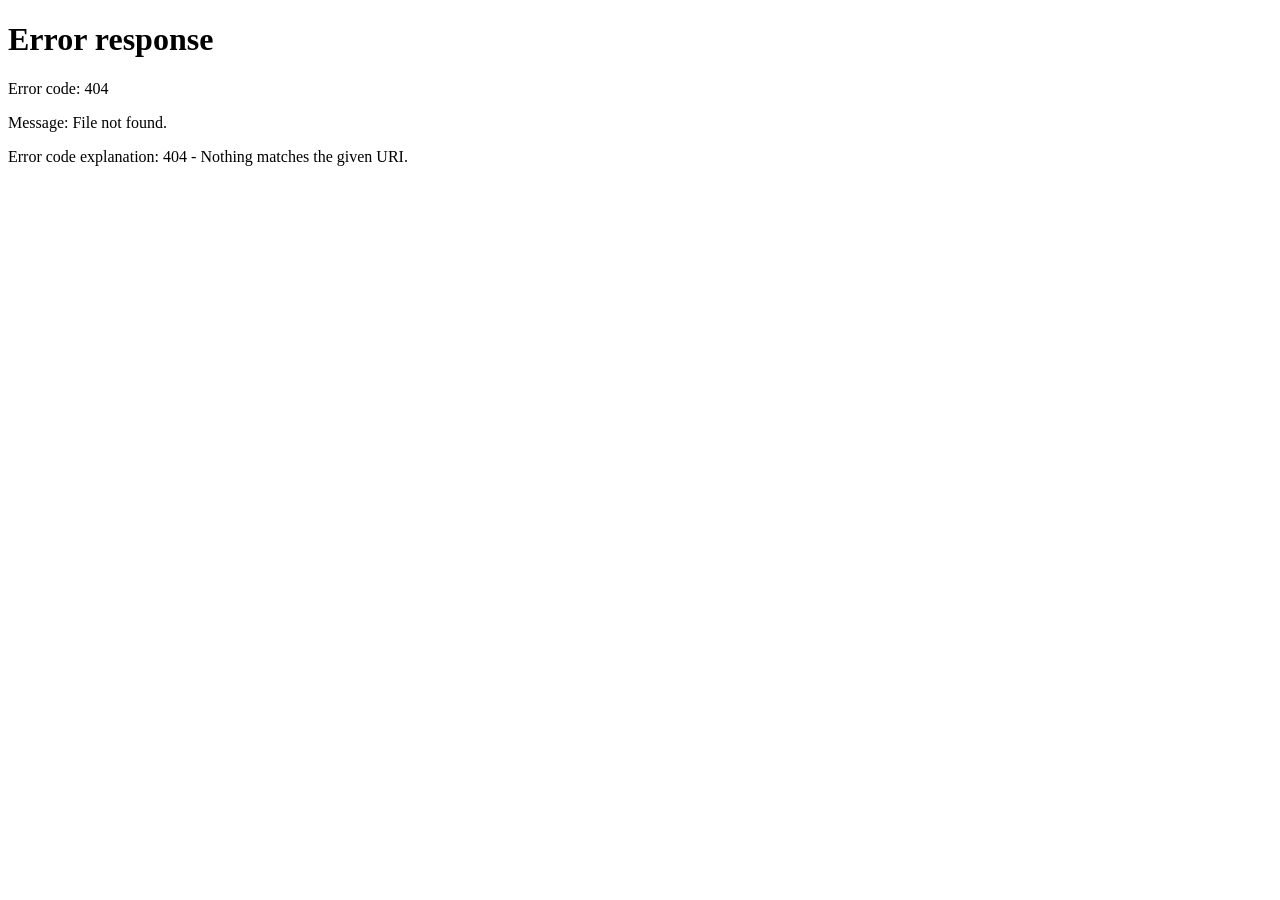
==== history-of-you/index.html @ aedbcc5e "Add The History of You page" ====
<!DOCTYPE html>
<html lang="en"><head><meta charset="utf-8"/><meta http-equiv="refresh" content="0; url=./The_History_of_You.html"/><title>The History of You</title></head><body><p><a href="./The_History_of_You.html">The History of You</a></p></body></html>
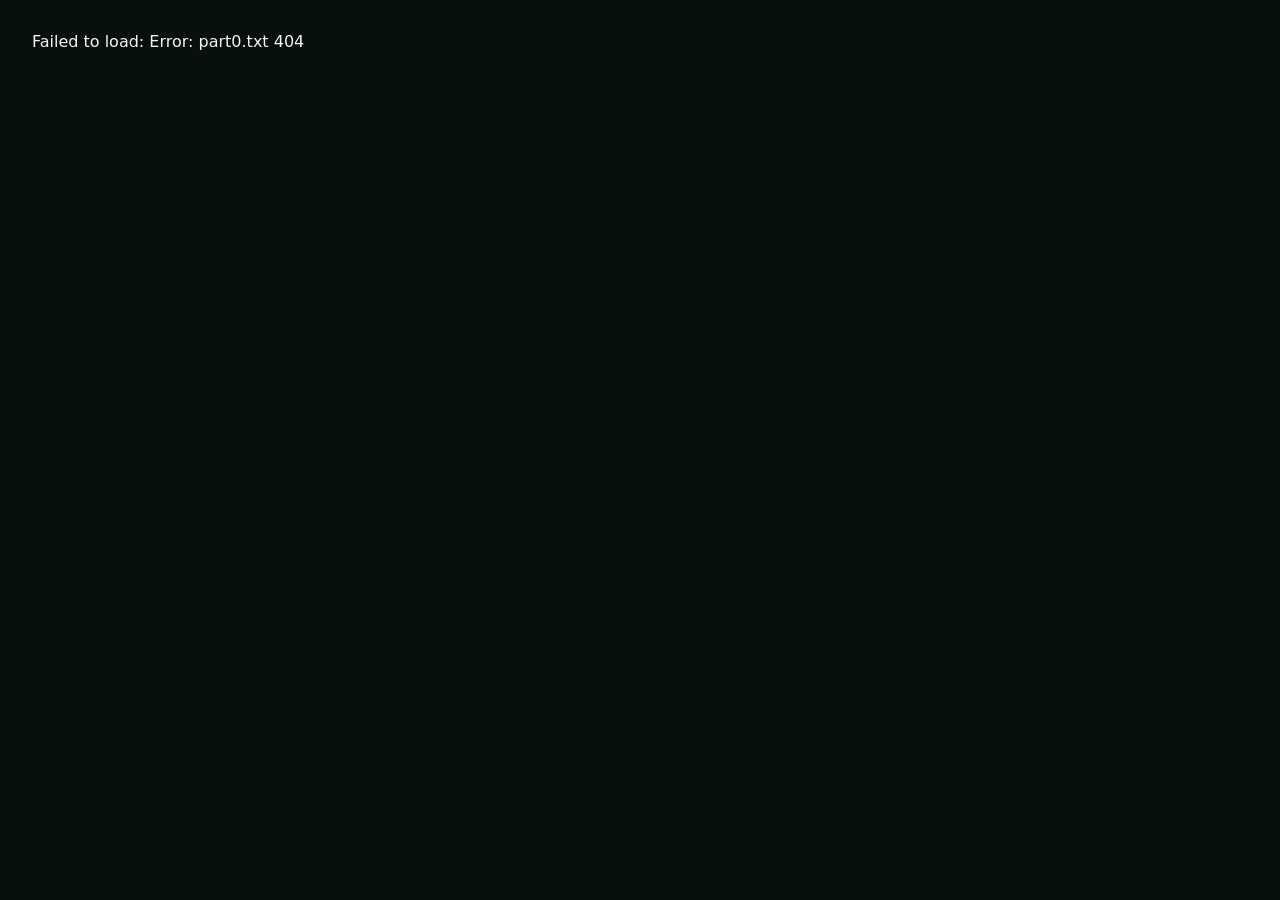
==== commit 1fa496e1: "Load History of You from page parts" ====
--- a/history-of-you/index.html
+++ b/history-of-you/index.html
@@ -1,2 +1,27 @@
 <!DOCTYPE html>
-<html lang="en"><head><meta charset="utf-8"/><meta http-equiv="refresh" content="0; url=./The_History_of_You.html"/><title>The History of You</title></head><body><p><a href="./The_History_of_You.html">The History of You</a></p></body></html>+<html lang="en">
+<head>
+<meta charset="utf-8">
+<meta name="viewport" content="width=device-width, initial-scale=1">
+<title>The History of You.</title>
+</head>
+<body style="margin:0;background:#07100f;color:#eef7f3;font-family:Inter,system-ui,sans-serif;padding:2rem">
+<p>Loading The History of You…</p>
+<script>
+(async function(){
+  const names = ["part0.txt","part1.txt","part2.txt","part3.txt"];
+  const parts = [];
+  for (const f of names) {
+    const r = await fetch(f);
+    if (!r.ok) throw new Error(f + " " + r.status);
+    parts.push(await r.text());
+  }
+  document.open();
+  document.write(parts.join(""));
+  document.close();
+})().catch(function(e){
+  document.body.textContent = "Failed to load: " + e;
+});
+</script>
+</body>
+</html>
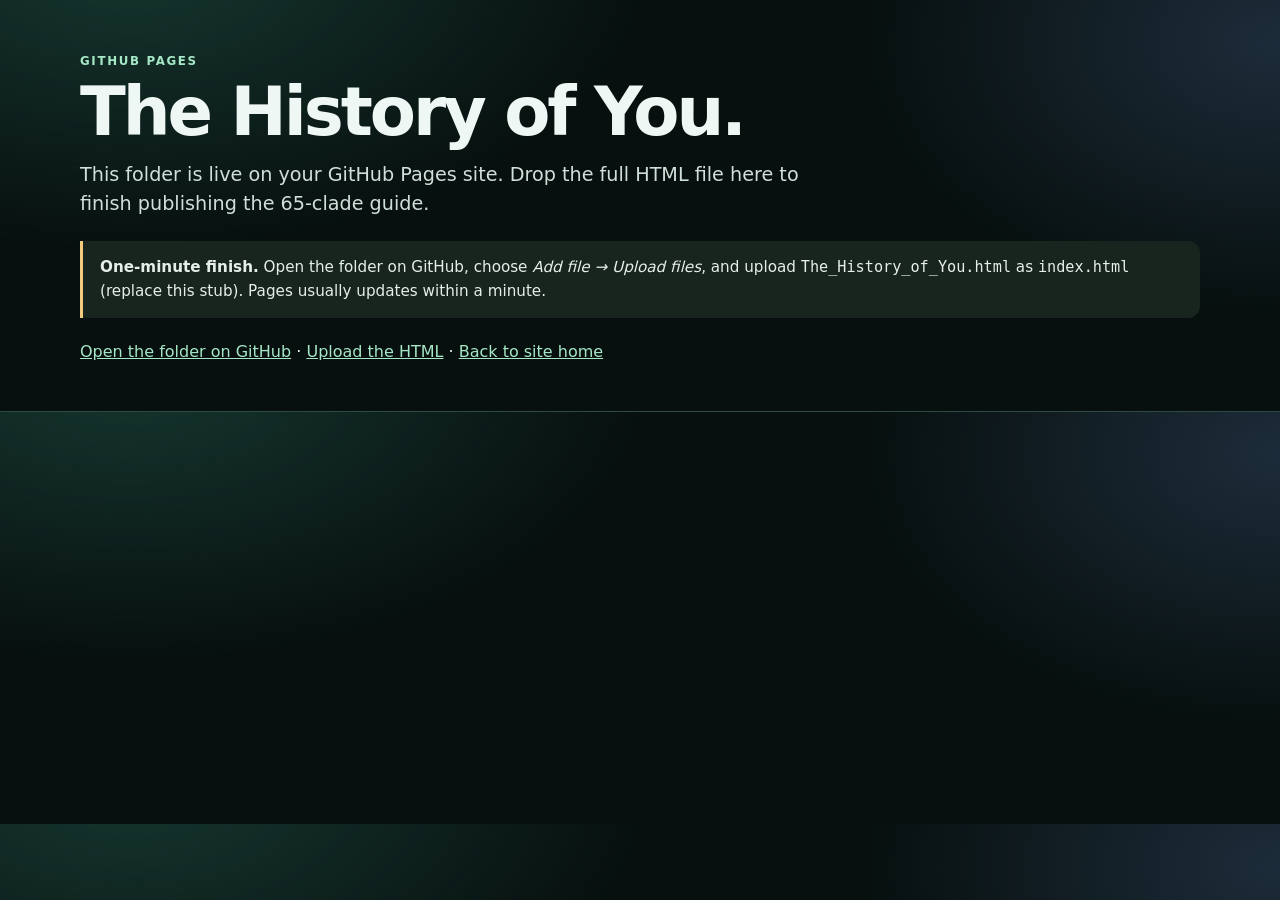
==== commit 7b0694c3: "Add History of You landing page pending full HTML upload" ====
--- a/history-of-you/index.html
+++ b/history-of-you/index.html
@@ -4,24 +4,17 @@
 <meta charset="utf-8">
 <meta name="viewport" content="width=device-width, initial-scale=1">
 <title>The History of You.</title>
+<link rel="stylesheet" href="style.css">
 </head>
-<body style="margin:0;background:#07100f;color:#eef7f3;font-family:Inter,system-ui,sans-serif;padding:2rem">
-<p>Loading The History of You…</p>
-<script>
-(async function(){
-  const names = ["part0.txt","part1.txt","part2.txt","part3.txt"];
-  const parts = [];
-  for (const f of names) {
-    const r = await fetch(f);
-    if (!r.ok) throw new Error(f + " " + r.status);
-    parts.push(await r.text());
-  }
-  document.open();
-  document.write(parts.join(""));
-  document.close();
-})().catch(function(e){
-  document.body.textContent = "Failed to load: " + e;
-});
-</script>
+<body>
+<header class="hero">
+<div class="wrap">
+<div class="eyebrow">GitHub Pages</div>
+<h1>The History of You.</h1>
+<p class="dek">This folder is live on your GitHub Pages site. Drop the full HTML file here to finish publishing the 65-clade guide.</p>
+<div class="note"><strong>One-minute finish.</strong> Open the folder on GitHub, choose <em>Add file → Upload files</em>, and upload <code>The_History_of_You.html</code> as <code>index.html</code> (replace this stub). Pages usually updates within a minute.</div>
+<p style="margin-top:22px"><a href="https://github.com/HiroSakuraba/HiroSakuraba.github.io/tree/main/history-of-you">Open the folder on GitHub</a> · <a href="https://github.com/HiroSakuraba/HiroSakuraba.github.io/upload/main/history-of-you">Upload the HTML</a> · <a href="https://hirosakuraba.github.io/">Back to site home</a></p>
+</div>
+</header>
 </body>
 </html>
--- a/history-of-you/style.css
+++ b/history-of-you/style.css
@@ -0,0 +1,164 @@
+:root{
+    --bg:#07100f; --panel:#10201d; --text:#eef7f3; --muted:#a9bcb5;
+    --line:#2d4b43; --accent:#a5e7c6; --accent2:#f2cb7e; --warn:#f0a985;
+    --radius:18px; --max:1120px;
+  }
+  *{box-sizing:border-box}
+  html{scroll-behavior:smooth}
+  body{
+    margin:0;
+    font-family:Inter,ui-sans-serif,system-ui,-apple-system,BlinkMacSystemFont,"Segoe UI",sans-serif;
+    background:
+      radial-gradient(900px 500px at 10% -10%, #16362f 0%, transparent 58%),
+      radial-gradient(800px 520px at 100% 10%, #1d2c3a 0%, transparent 52%),
+      var(--bg);
+    color:var(--text); line-height:1.55;
+  }
+  a{color:var(--accent)}
+  a:hover{color:#d8fbe9}
+  img{max-width:100%;display:block}
+  .wrap{width:min(var(--max),calc(100% - 32px));margin:auto}
+
+  header.hero{padding:52px 0 30px;border-bottom:1px solid var(--line)}
+  .eyebrow{color:var(--accent);text-transform:uppercase;letter-spacing:.14em;
+    font-size:.74rem;font-weight:800;margin-bottom:10px}
+  h1{font-size:clamp(2rem,5.4vw,4.2rem);line-height:.98;margin:.05em 0 .2em;letter-spacing:-.045em}
+  .dek{font-size:clamp(1rem,1.7vw,1.2rem);max-width:760px;color:#d0dfda;margin:0}
+  .note{margin:22px 0 0;padding:15px 17px;border-left:3px solid var(--accent2);
+    background:#18251e;border-radius:0 12px 12px 0;color:#e6eee9;font-size:.95rem}
+  .note.warn{border-left-color:var(--warn);background:#241c17}
+
+  nav.zoom{position:sticky;top:0;z-index:20;background:rgba(7,16,15,.9);
+    backdrop-filter:blur(12px);border-bottom:1px solid var(--line)}
+  nav.zoom .wrap{display:flex;gap:8px;overflow:auto;padding:9px 0;scrollbar-width:none}
+  nav.zoom .wrap::-webkit-scrollbar{display:none}
+  nav.zoom a{white-space:nowrap;text-decoration:none;color:#dbe9e4;border:1px solid #29413b;
+    border-radius:999px;padding:6px 11px;font-size:.8rem}
+  nav.zoom a:hover{background:#173029}
+
+  main{padding:34px 0 80px}
+  section{margin:0 0 56px}
+  h2{font-size:clamp(1.5rem,2.8vw,2.2rem);line-height:1.08;letter-spacing:-.02em;margin:0 0 10px}
+  h3{margin:0 0 8px}
+  .lede{color:#d6e3de;max-width:74ch;margin:0 0 16px}
+  .legend{font-size:.83rem;color:var(--muted)}
+
+  .toolbar{display:flex;flex-wrap:wrap;gap:9px;align-items:center;margin:14px 0 14px}
+  input[type=search]{flex:1;min-width:210px;padding:11px 13px;border-radius:11px;
+    border:1px solid var(--line);background:#0b1715;color:var(--text);font:inherit}
+  button{background:#183128;color:#eaf6f1;border:1px solid #35594d;border-radius:11px;
+    padding:10px 12px;font:inherit;font-weight:700;cursor:pointer}
+  button:hover{background:#21443a}
+  button[aria-pressed="true"]{background:#2c5a4b;border-color:#4e8570}
+  .count{font-size:.82rem;color:var(--muted)}
+
+  ol.chain{list-style:none;padding:0;margin:0;border:1px solid var(--line);
+    border-radius:var(--radius);overflow:hidden}
+  ol.chain li.band{background:#0a1614;padding:9px 14px;border-bottom:1px solid #1d332e;
+    border-top:1px solid #1d332e}
+  .band-label{font-size:.7rem;text-transform:uppercase;letter-spacing:.14em;font-weight:800;color:var(--band)}
+  ol.chain li.row{display:grid;grid-template-columns:44px 24px 1fr;align-items:start;
+    border-bottom:1px solid #1a2f2a;background:#0b1715;padding:9px 12px 9px 0;
+    border-left:3px solid var(--band)}
+  ol.chain li.row:last-child{border-bottom:0}
+  ol.chain li.row:nth-of-type(even){background:#0d1b18}
+  .idx{color:#7f968e;text-align:right;padding-right:9px;font-size:.72rem;
+    font-variant-numeric:tabular-nums;padding-top:.28em}
+  .sym{color:var(--band);font-weight:900;padding-top:.05em}
+  .nm{font-weight:700;font-size:1.02rem}
+  .nm a{text-decoration:none;border-bottom:1px solid rgba(165,231,198,.35)}
+  .age{display:block;font-size:.76rem;color:var(--accent2);
+    font-variant-numeric:tabular-nums;margin-top:1px}
+  .gl{display:block;font-size:.9rem;color:#c3d4ce;margin-top:3px;max-width:82ch}
+  .tag{display:inline-block;font-size:.64rem;text-transform:uppercase;letter-spacing:.09em;
+    font-weight:800;padding:2px 7px;border-radius:999px;margin-left:8px;
+    background:#22332c;color:#bfe6d3;border:1px solid #35594d;vertical-align:2px}
+  .tag.warn{background:#33241c;color:#f4c5a6;border-color:#6b4a37}
+  li.row.endpoint .nm{color:var(--accent)}
+  li.row.hit{background:#1f382e;box-shadow:inset 3px 0 0 var(--accent)}
+  li.hide{display:none}
+  body.compact .gl{display:none}
+  body.compact ol.chain li.row{padding-top:5px;padding-bottom:5px}
+
+  .cards{display:grid;grid-template-columns:repeat(auto-fit,minmax(280px,1fr));gap:18px}
+  .card{background:linear-gradient(180deg,var(--panel),#0c1816);border:1px solid var(--line);
+    border-radius:var(--radius);padding:20px}
+  .card h3{color:var(--accent)}
+  .card p:last-child{margin-bottom:0}
+
+  .chapter{display:grid;grid-template-columns:minmax(0,1.1fr) minmax(280px,.8fr);
+    gap:24px;align-items:start;margin:0 0 40px}
+  .chapter.reverse .visual{order:-1}
+  .chapter h3{font-size:1.35rem;letter-spacing:-.015em}
+  .chapter .num{display:inline-flex;width:28px;height:28px;border-radius:50%;
+    align-items:center;justify-content:center;background:#1d3d34;color:var(--accent);
+    font-weight:800;margin-right:8px;font-size:.85rem}
+  figure.visual{margin:0;overflow:hidden;border:1px solid var(--line);border-radius:16px;background:#111d1a}
+  figure.visual img{width:100%;max-height:360px;object-fit:contain;background:#fff}
+  figure.visual figcaption{padding:11px 13px;font-size:.76rem;color:#becdc8}
+
+  .graft{display:grid;grid-template-columns:1fr auto 1fr;gap:14px;align-items:center;margin:18px 0}
+  .node{background:#101d1a;border:1px solid var(--line);border-radius:14px;padding:16px;text-align:center}
+  .arrow{font-size:1.8rem;color:var(--accent2);text-align:center}
+
+  table.forks{width:100%;border-collapse:collapse;margin-top:12px;font-size:.92rem}
+  table.forks th,table.forks td{text-align:left;padding:9px 10px;border-bottom:1px solid #22403a;vertical-align:top}
+  table.forks th{color:var(--accent2);font-size:.75rem;text-transform:uppercase;letter-spacing:.08em}
+
+  footer{border-top:1px solid var(--line);padding:32px 0 60px;color:#9fb2ab;font-size:.84rem}
+  footer h3{color:#cfe0da}
+  footer ul{padding-left:18px;margin:8px 0 18px}
+  footer li{margin-bottom:6px}
+  .srcs{columns:2 300px;column-gap:30px}
+  .srcs li{break-inside:avoid}
+
+  @media(max-width:820px){
+    .chapter,.chapter.reverse{grid-template-columns:1fr}
+    .chapter.reverse .visual{order:initial}
+    .graft{grid-template-columns:1fr}
+    .arrow{transform:rotate(90deg)}
+    ol.chain li.row{grid-template-columns:34px 20px 1fr}
+  }
+  @media print{
+    body{background:#fff;color:#111}
+    nav.zoom,.toolbar{display:none}
+    .card,.node,ol.chain li.row,ol.chain li.band,figure.visual{background:#fff;color:#111;border-color:#bbb}
+    a{color:#111;text-decoration:underline}
+    .gl{color:#333}
+    ol.chain li.row{break-inside:avoid}
+  }
+
+  .phys{display:block;font-size:.88rem;color:#b9d6cc;margin-top:6px;padding-left:11px;
+    border-left:2px solid color-mix(in srgb,var(--band) 55%,transparent);max-width:88ch}
+  .phys strong{color:#e8f5ef}
+  body.compact .phys{display:none}
+  .date-legend{display:grid;grid-template-columns:repeat(3,1fr);gap:12px;margin:16px 0 4px}
+  .date-legend>div{background:#0b1715;border:1px solid var(--line);border-radius:13px;padding:14px}
+  .date-legend strong{display:block;color:var(--accent2);margin-bottom:4px}
+  .timeline{border-left:3px solid #31564b;margin:20px 0 0 14px;padding-left:22px}
+  .trow{position:relative;margin:0 0 18px;padding:0 0 2px}
+  .trow:before{content:"";position:absolute;left:-30px;top:.35em;width:12px;height:12px;border-radius:50%;
+    background:var(--accent);border:3px solid var(--bg)}
+  .when{font-size:.73rem;text-transform:uppercase;letter-spacing:.09em;font-weight:800;color:var(--accent2)}
+  .trow h3{font-size:1.08rem;margin:1px 0 3px;color:#eef7f3}
+  .trow p{margin:0;color:#c7d7d1}
+  .systems{display:grid;grid-template-columns:repeat(auto-fit,minmax(300px,1fr));gap:16px}
+  .system{background:linear-gradient(180deg,#11221e,#0a1614);border:1px solid var(--line);border-radius:16px;padding:18px}
+  .system h3{color:var(--accent);font-size:1.05rem}
+  .system ol{padding-left:18px;margin:8px 0 0}
+  .system li{margin:6px 0;color:#cbd9d4}
+  .system time{color:var(--accent2);font-size:.78rem;font-weight:800}
+  .evidence{display:inline-block;margin-left:5px;padding:1px 6px;border:1px solid #405b52;border-radius:999px;
+    font-size:.61rem;text-transform:uppercase;letter-spacing:.06em;color:#a9c9bd;vertical-align:1px}
+  .evidence.inferred{border-color:#6b543a;color:#e2c08d}
+  .evidence.contested{border-color:#70463e;color:#eab0a0}
+  .human-grid{display:grid;grid-template-columns:minmax(0,1.1fr) minmax(300px,.9fr);gap:20px;align-items:start}
+  .compare{width:100%;border-collapse:collapse;font-size:.9rem;margin-top:15px}
+  .compare th,.compare td{padding:9px 10px;border-bottom:1px solid #234039;text-align:left;vertical-align:top}
+  .compare th{font-size:.69rem;text-transform:uppercase;letter-spacing:.08em;color:var(--accent2)}
+  .callout{background:#101d1a;border:1px solid #315247;border-radius:15px;padding:17px;margin-top:16px}
+  .callout h3{margin:0 0 6px;color:var(--accent)}
+  .mosaic{display:grid;grid-template-columns:repeat(auto-fit,minmax(220px,1fr));gap:10px;margin-top:14px}
+  .mosaic div{border:1px solid #2c4941;border-radius:12px;padding:12px;background:#0c1916}
+  .mosaic b{display:block;color:#edf7f3;margin-bottom:3px}
+  @media(max-width:820px){.date-legend,.human-grid{grid-template-columns:1fr}}
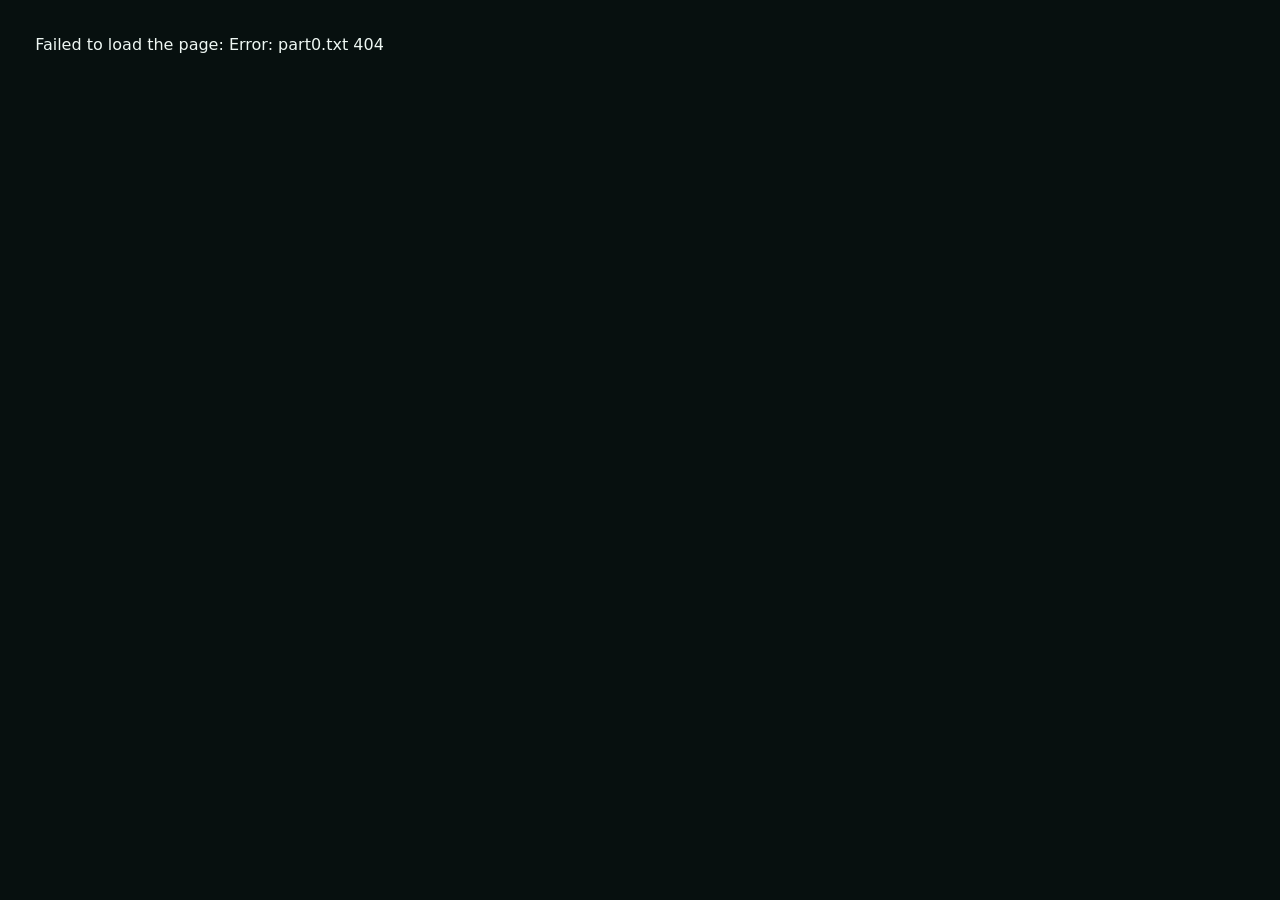
==== commit ff79757b: "Assemble History of You from uploaded chunks; leave Constitution homepage untouched" ====
--- a/history-of-you/index.html
+++ b/history-of-you/index.html
@@ -4,17 +4,29 @@
 <meta charset="utf-8">
 <meta name="viewport" content="width=device-width, initial-scale=1">
 <title>The History of You.</title>
-<link rel="stylesheet" href="style.css">
+<style>
+body{margin:0;background:#07100f;color:#eef7f3;font-family:Inter,system-ui,sans-serif}
+.boot{padding:2.2rem;max-width:40rem}
+</style>
 </head>
 <body>
-<header class="hero">
-<div class="wrap">
-<div class="eyebrow">GitHub Pages</div>
-<h1>The History of You.</h1>
-<p class="dek">This folder is live on your GitHub Pages site. Drop the full HTML file here to finish publishing the 65-clade guide.</p>
-<div class="note"><strong>One-minute finish.</strong> Open the folder on GitHub, choose <em>Add file → Upload files</em>, and upload <code>The_History_of_You.html</code> as <code>index.html</code> (replace this stub). Pages usually updates within a minute.</div>
-<p style="margin-top:22px"><a href="https://github.com/HiroSakuraba/HiroSakuraba.github.io/tree/main/history-of-you">Open the folder on GitHub</a> · <a href="https://github.com/HiroSakuraba/HiroSakuraba.github.io/upload/main/history-of-you">Upload the HTML</a> · <a href="https://hirosakuraba.github.io/">Back to site home</a></p>
-</div>
-</header>
+<div class="boot" id="boot">Loading The History of You…</div>
+<script>
+(async function(){
+  const names = ["part0.txt","part1.txt","part2.txt","part3.txt","part4.txt","part5.txt"];
+  const parts = [];
+  for (const name of names) {
+    const res = await fetch(name);
+    if (!res.ok) throw new Error(name + " " + res.status);
+    parts.push(await res.text());
+  }
+  document.open();
+  document.write(parts.join(""));
+  document.close();
+})().catch(function(err){
+  var el = document.getElementById("boot");
+  el.textContent = "Failed to load the page: " + err;
+});
+</script>
 </body>
 </html>
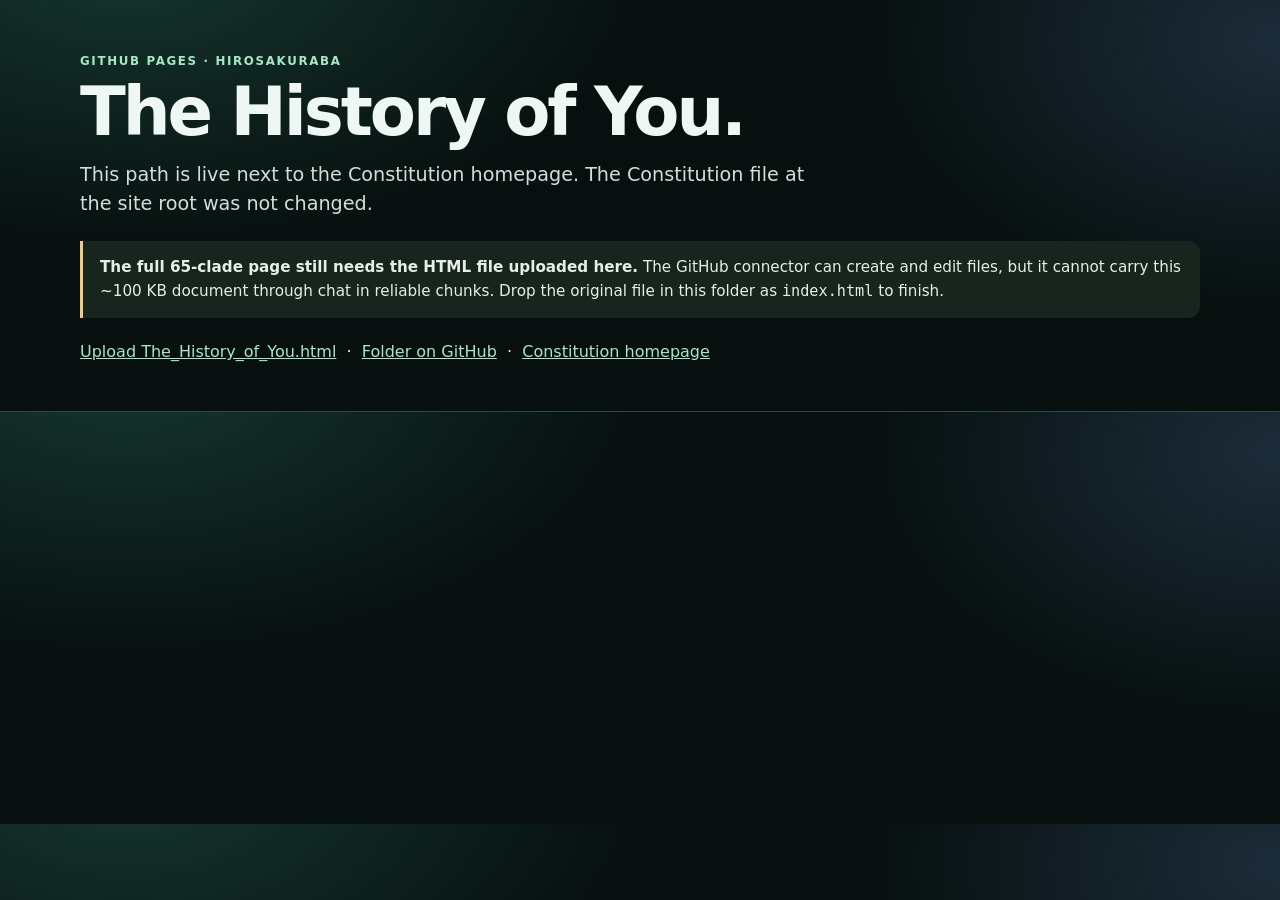
==== commit 11bf3ede: "Restore History of You landing page; Constitution homepage unchanged" ====
--- a/history-of-you/index.html
+++ b/history-of-you/index.html
@@ -4,29 +4,23 @@
 <meta charset="utf-8">
 <meta name="viewport" content="width=device-width, initial-scale=1">
 <title>The History of You.</title>
-<style>
-body{margin:0;background:#07100f;color:#eef7f3;font-family:Inter,system-ui,sans-serif}
-.boot{padding:2.2rem;max-width:40rem}
-</style>
+<link rel="stylesheet" href="style.css">
 </head>
 <body>
-<div class="boot" id="boot">Loading The History of You…</div>
-<script>
-(async function(){
-  const names = ["part0.txt","part1.txt","part2.txt","part3.txt","part4.txt","part5.txt"];
-  const parts = [];
-  for (const name of names) {
-    const res = await fetch(name);
-    if (!res.ok) throw new Error(name + " " + res.status);
-    parts.push(await res.text());
-  }
-  document.open();
-  document.write(parts.join(""));
-  document.close();
-})().catch(function(err){
-  var el = document.getElementById("boot");
-  el.textContent = "Failed to load the page: " + err;
-});
-</script>
+<header class="hero">
+<div class="wrap">
+<div class="eyebrow">GitHub Pages · HiroSakuraba</div>
+<h1>The History of You.</h1>
+<p class="dek">This path is live next to the Constitution homepage. The Constitution file at the site root was not changed.</p>
+<div class="note"><strong>The full 65-clade page still needs the HTML file uploaded here.</strong> The GitHub connector can create and edit files, but it cannot carry this ~100 KB document through chat in reliable chunks. Drop the original file in this folder as <code>index.html</code> to finish.</div>
+<p style="margin-top:22px">
+<a href="https://github.com/HiroSakuraba/HiroSakuraba.github.io/upload/main/history-of-you">Upload The_History_of_You.html</a>
+ &nbsp;·&nbsp;
+<a href="https://github.com/HiroSakuraba/HiroSakuraba.github.io/tree/main/history-of-you">Folder on GitHub</a>
+ &nbsp;·&nbsp;
+<a href="https://hirosakuraba.github.io/">Constitution homepage</a>
+</p>
+</div>
+</header>
 </body>
 </html>
--- a/history-of-you/style.css
+++ b/history-of-you/style.css
@@ -0,0 +1,164 @@
+:root{
+    --bg:#07100f; --panel:#10201d; --text:#eef7f3; --muted:#a9bcb5;
+    --line:#2d4b43; --accent:#a5e7c6; --accent2:#f2cb7e; --warn:#f0a985;
+    --radius:18px; --max:1120px;
+  }
+  *{box-sizing:border-box}
+  html{scroll-behavior:smooth}
+  body{
+    margin:0;
+    font-family:Inter,ui-sans-serif,system-ui,-apple-system,BlinkMacSystemFont,"Segoe UI",sans-serif;
+    background:
+      radial-gradient(900px 500px at 10% -10%, #16362f 0%, transparent 58%),
+      radial-gradient(800px 520px at 100% 10%, #1d2c3a 0%, transparent 52%),
+      var(--bg);
+    color:var(--text); line-height:1.55;
+  }
+  a{color:var(--accent)}
+  a:hover{color:#d8fbe9}
+  img{max-width:100%;display:block}
+  .wrap{width:min(var(--max),calc(100% - 32px));margin:auto}
+
+  header.hero{padding:52px 0 30px;border-bottom:1px solid var(--line)}
+  .eyebrow{color:var(--accent);text-transform:uppercase;letter-spacing:.14em;
+    font-size:.74rem;font-weight:800;margin-bottom:10px}
+  h1{font-size:clamp(2rem,5.4vw,4.2rem);line-height:.98;margin:.05em 0 .2em;letter-spacing:-.045em}
+  .dek{font-size:clamp(1rem,1.7vw,1.2rem);max-width:760px;color:#d0dfda;margin:0}
+  .note{margin:22px 0 0;padding:15px 17px;border-left:3px solid var(--accent2);
+    background:#18251e;border-radius:0 12px 12px 0;color:#e6eee9;font-size:.95rem}
+  .note.warn{border-left-color:var(--warn);background:#241c17}
+
+  nav.zoom{position:sticky;top:0;z-index:20;background:rgba(7,16,15,.9);
+    backdrop-filter:blur(12px);border-bottom:1px solid var(--line)}
+  nav.zoom .wrap{display:flex;gap:8px;overflow:auto;padding:9px 0;scrollbar-width:none}
+  nav.zoom .wrap::-webkit-scrollbar{display:none}
+  nav.zoom a{white-space:nowrap;text-decoration:none;color:#dbe9e4;border:1px solid #29413b;
+    border-radius:999px;padding:6px 11px;font-size:.8rem}
+  nav.zoom a:hover{background:#173029}
+
+  main{padding:34px 0 80px}
+  section{margin:0 0 56px}
+  h2{font-size:clamp(1.5rem,2.8vw,2.2rem);line-height:1.08;letter-spacing:-.02em;margin:0 0 10px}
+  h3{margin:0 0 8px}
+  .lede{color:#d6e3de;max-width:74ch;margin:0 0 16px}
+  .legend{font-size:.83rem;color:var(--muted)}
+
+  .toolbar{display:flex;flex-wrap:wrap;gap:9px;align-items:center;margin:14px 0 14px}
+  input[type=search]{flex:1;min-width:210px;padding:11px 13px;border-radius:11px;
+    border:1px solid var(--line);background:#0b1715;color:var(--text);font:inherit}
+  button{background:#183128;color:#eaf6f1;border:1px solid #35594d;border-radius:11px;
+    padding:10px 12px;font:inherit;font-weight:700;cursor:pointer}
+  button:hover{background:#21443a}
+  button[aria-pressed="true"]{background:#2c5a4b;border-color:#4e8570}
+  .count{font-size:.82rem;color:var(--muted)}
+
+  ol.chain{list-style:none;padding:0;margin:0;border:1px solid var(--line);
+    border-radius:var(--radius);overflow:hidden}
+  ol.chain li.band{background:#0a1614;padding:9px 14px;border-bottom:1px solid #1d332e;
+    border-top:1px solid #1d332e}
+  .band-label{font-size:.7rem;text-transform:uppercase;letter-spacing:.14em;font-weight:800;color:var(--band)}
+  ol.chain li.row{display:grid;grid-template-columns:44px 24px 1fr;align-items:start;
+    border-bottom:1px solid #1a2f2a;background:#0b1715;padding:9px 12px 9px 0;
+    border-left:3px solid var(--band)}
+  ol.chain li.row:last-child{border-bottom:0}
+  ol.chain li.row:nth-of-type(even){background:#0d1b18}
+  .idx{color:#7f968e;text-align:right;padding-right:9px;font-size:.72rem;
+    font-variant-numeric:tabular-nums;padding-top:.28em}
+  .sym{color:var(--band);font-weight:900;padding-top:.05em}
+  .nm{font-weight:700;font-size:1.02rem}
+  .nm a{text-decoration:none;border-bottom:1px solid rgba(165,231,198,.35)}
+  .age{display:block;font-size:.76rem;color:var(--accent2);
+    font-variant-numeric:tabular-nums;margin-top:1px}
+  .gl{display:block;font-size:.9rem;color:#c3d4ce;margin-top:3px;max-width:82ch}
+  .tag{display:inline-block;font-size:.64rem;text-transform:uppercase;letter-spacing:.09em;
+    font-weight:800;padding:2px 7px;border-radius:999px;margin-left:8px;
+    background:#22332c;color:#bfe6d3;border:1px solid #35594d;vertical-align:2px}
+  .tag.warn{background:#33241c;color:#f4c5a6;border-color:#6b4a37}
+  li.row.endpoint .nm{color:var(--accent)}
+  li.row.hit{background:#1f382e;box-shadow:inset 3px 0 0 var(--accent)}
+  li.hide{display:none}
+  body.compact .gl{display:none}
+  body.compact ol.chain li.row{padding-top:5px;padding-bottom:5px}
+
+  .cards{display:grid;grid-template-columns:repeat(auto-fit,minmax(280px,1fr));gap:18px}
+  .card{background:linear-gradient(180deg,var(--panel),#0c1816);border:1px solid var(--line);
+    border-radius:var(--radius);padding:20px}
+  .card h3{color:var(--accent)}
+  .card p:last-child{margin-bottom:0}
+
+  .chapter{display:grid;grid-template-columns:minmax(0,1.1fr) minmax(280px,.8fr);
+    gap:24px;align-items:start;margin:0 0 40px}
+  .chapter.reverse .visual{order:-1}
+  .chapter h3{font-size:1.35rem;letter-spacing:-.015em}
+  .chapter .num{display:inline-flex;width:28px;height:28px;border-radius:50%;
+    align-items:center;justify-content:center;background:#1d3d34;color:var(--accent);
+    font-weight:800;margin-right:8px;font-size:.85rem}
+  figure.visual{margin:0;overflow:hidden;border:1px solid var(--line);border-radius:16px;background:#111d1a}
+  figure.visual img{width:100%;max-height:360px;object-fit:contain;background:#fff}
+  figure.visual figcaption{padding:11px 13px;font-size:.76rem;color:#becdc8}
+
+  .graft{display:grid;grid-template-columns:1fr auto 1fr;gap:14px;align-items:center;margin:18px 0}
+  .node{background:#101d1a;border:1px solid var(--line);border-radius:14px;padding:16px;text-align:center}
+  .arrow{font-size:1.8rem;color:var(--accent2);text-align:center}
+
+  table.forks{width:100%;border-collapse:collapse;margin-top:12px;font-size:.92rem}
+  table.forks th,table.forks td{text-align:left;padding:9px 10px;border-bottom:1px solid #22403a;vertical-align:top}
+  table.forks th{color:var(--accent2);font-size:.75rem;text-transform:uppercase;letter-spacing:.08em}
+
+  footer{border-top:1px solid var(--line);padding:32px 0 60px;color:#9fb2ab;font-size:.84rem}
+  footer h3{color:#cfe0da}
+  footer ul{padding-left:18px;margin:8px 0 18px}
+  footer li{margin-bottom:6px}
+  .srcs{columns:2 300px;column-gap:30px}
+  .srcs li{break-inside:avoid}
+
+  @media(max-width:820px){
+    .chapter,.chapter.reverse{grid-template-columns:1fr}
+    .chapter.reverse .visual{order:initial}
+    .graft{grid-template-columns:1fr}
+    .arrow{transform:rotate(90deg)}
+    ol.chain li.row{grid-template-columns:34px 20px 1fr}
+  }
+  @media print{
+    body{background:#fff;color:#111}
+    nav.zoom,.toolbar{display:none}
+    .card,.node,ol.chain li.row,ol.chain li.band,figure.visual{background:#fff;color:#111;border-color:#bbb}
+    a{color:#111;text-decoration:underline}
+    .gl{color:#333}
+    ol.chain li.row{break-inside:avoid}
+  }
+
+  .phys{display:block;font-size:.88rem;color:#b9d6cc;margin-top:6px;padding-left:11px;
+    border-left:2px solid color-mix(in srgb,var(--band) 55%,transparent);max-width:88ch}
+  .phys strong{color:#e8f5ef}
+  body.compact .phys{display:none}
+  .date-legend{display:grid;grid-template-columns:repeat(3,1fr);gap:12px;margin:16px 0 4px}
+  .date-legend>div{background:#0b1715;border:1px solid var(--line);border-radius:13px;padding:14px}
+  .date-legend strong{display:block;color:var(--accent2);margin-bottom:4px}
+  .timeline{border-left:3px solid #31564b;margin:20px 0 0 14px;padding-left:22px}
+  .trow{position:relative;margin:0 0 18px;padding:0 0 2px}
+  .trow:before{content:"";position:absolute;left:-30px;top:.35em;width:12px;height:12px;border-radius:50%;
+    background:var(--accent);border:3px solid var(--bg)}
+  .when{font-size:.73rem;text-transform:uppercase;letter-spacing:.09em;font-weight:800;color:var(--accent2)}
+  .trow h3{font-size:1.08rem;margin:1px 0 3px;color:#eef7f3}
+  .trow p{margin:0;color:#c7d7d1}
+  .systems{display:grid;grid-template-columns:repeat(auto-fit,minmax(300px,1fr));gap:16px}
+  .system{background:linear-gradient(180deg,#11221e,#0a1614);border:1px solid var(--line);border-radius:16px;padding:18px}
+  .system h3{color:var(--accent);font-size:1.05rem}
+  .system ol{padding-left:18px;margin:8px 0 0}
+  .system li{margin:6px 0;color:#cbd9d4}
+  .system time{color:var(--accent2);font-size:.78rem;font-weight:800}
+  .evidence{display:inline-block;margin-left:5px;padding:1px 6px;border:1px solid #405b52;border-radius:999px;
+    font-size:.61rem;text-transform:uppercase;letter-spacing:.06em;color:#a9c9bd;vertical-align:1px}
+  .evidence.inferred{border-color:#6b543a;color:#e2c08d}
+  .evidence.contested{border-color:#70463e;color:#eab0a0}
+  .human-grid{display:grid;grid-template-columns:minmax(0,1.1fr) minmax(300px,.9fr);gap:20px;align-items:start}
+  .compare{width:100%;border-collapse:collapse;font-size:.9rem;margin-top:15px}
+  .compare th,.compare td{padding:9px 10px;border-bottom:1px solid #234039;text-align:left;vertical-align:top}
+  .compare th{font-size:.69rem;text-transform:uppercase;letter-spacing:.08em;color:var(--accent2)}
+  .callout{background:#101d1a;border:1px solid #315247;border-radius:15px;padding:17px;margin-top:16px}
+  .callout h3{margin:0 0 6px;color:var(--accent)}
+  .mosaic{display:grid;grid-template-columns:repeat(auto-fit,minmax(220px,1fr));gap:10px;margin-top:14px}
+  .mosaic div{border:1px solid #2c4941;border-radius:12px;padding:12px;background:#0c1916}
+  .mosaic b{display:block;color:#edf7f3;margin-bottom:3px}
+  @media(max-width:820px){.date-legend,.human-grid{grid-template-columns:1fr}}
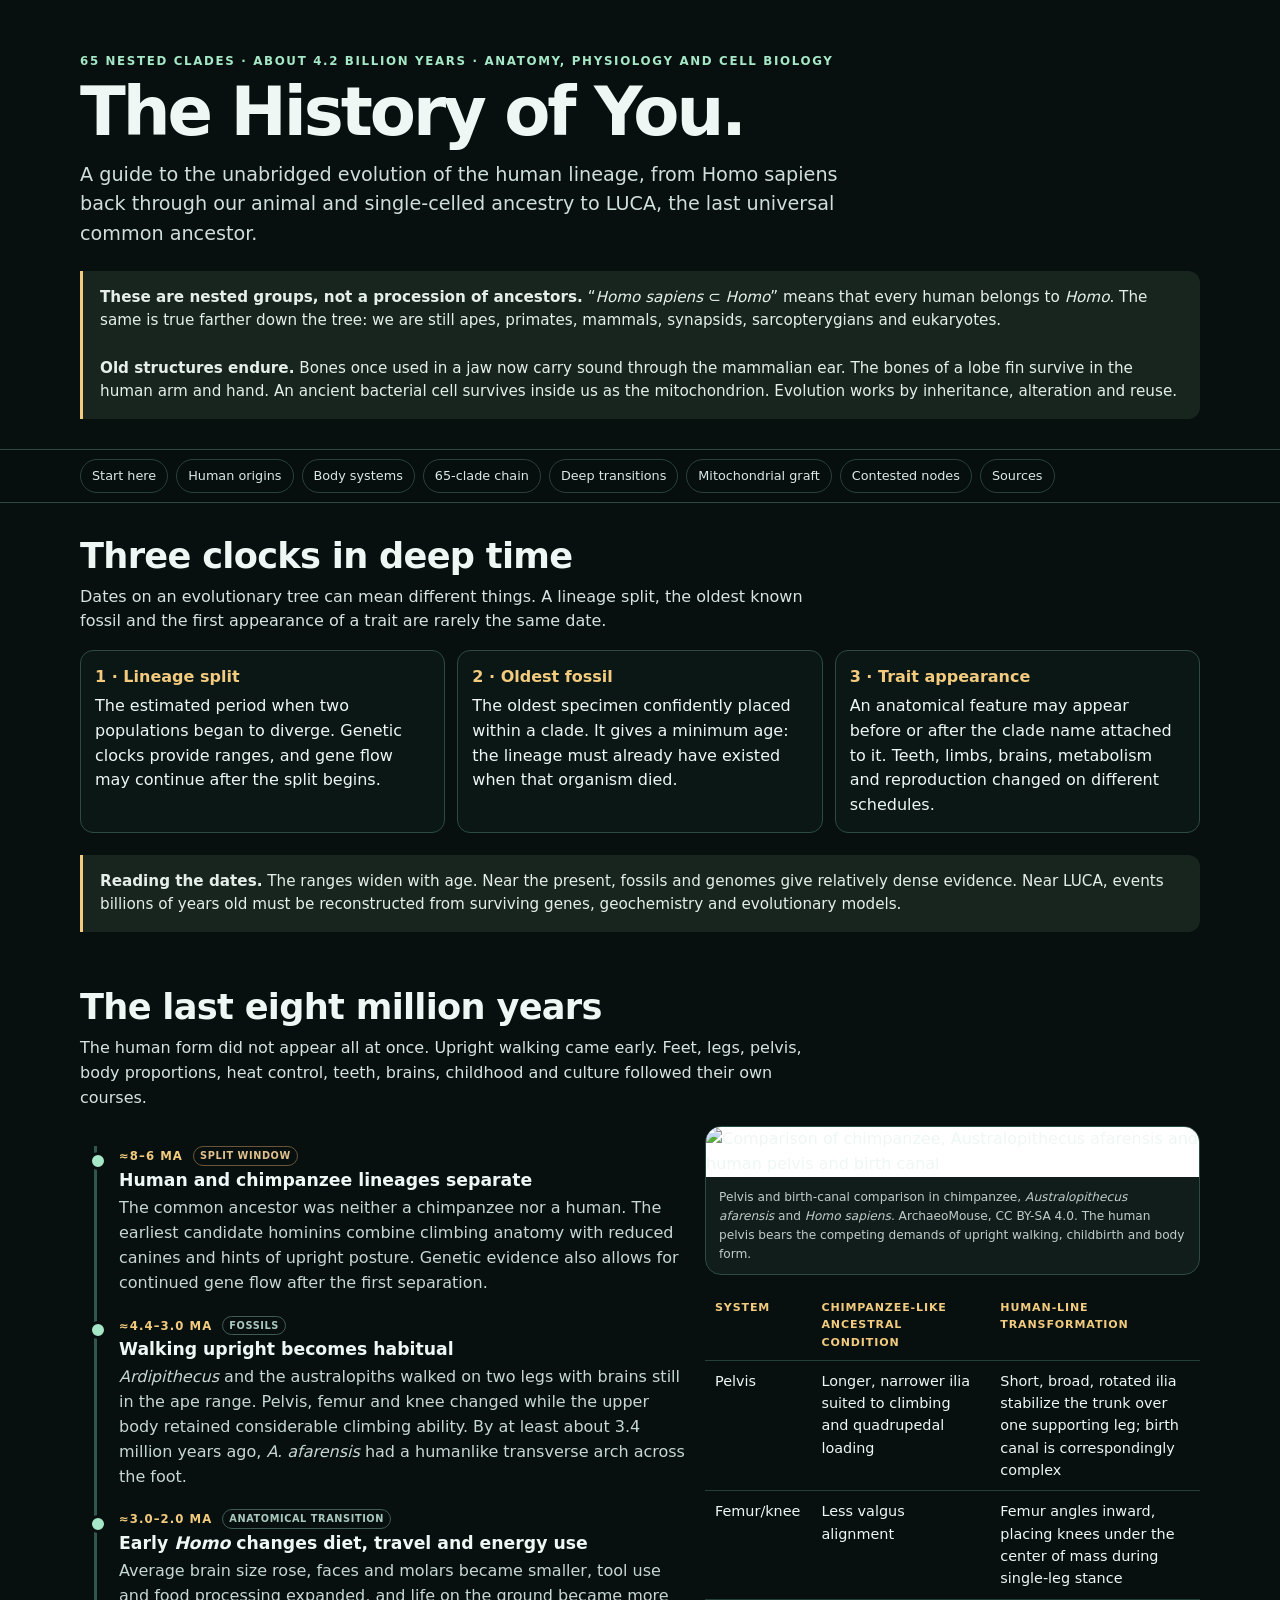
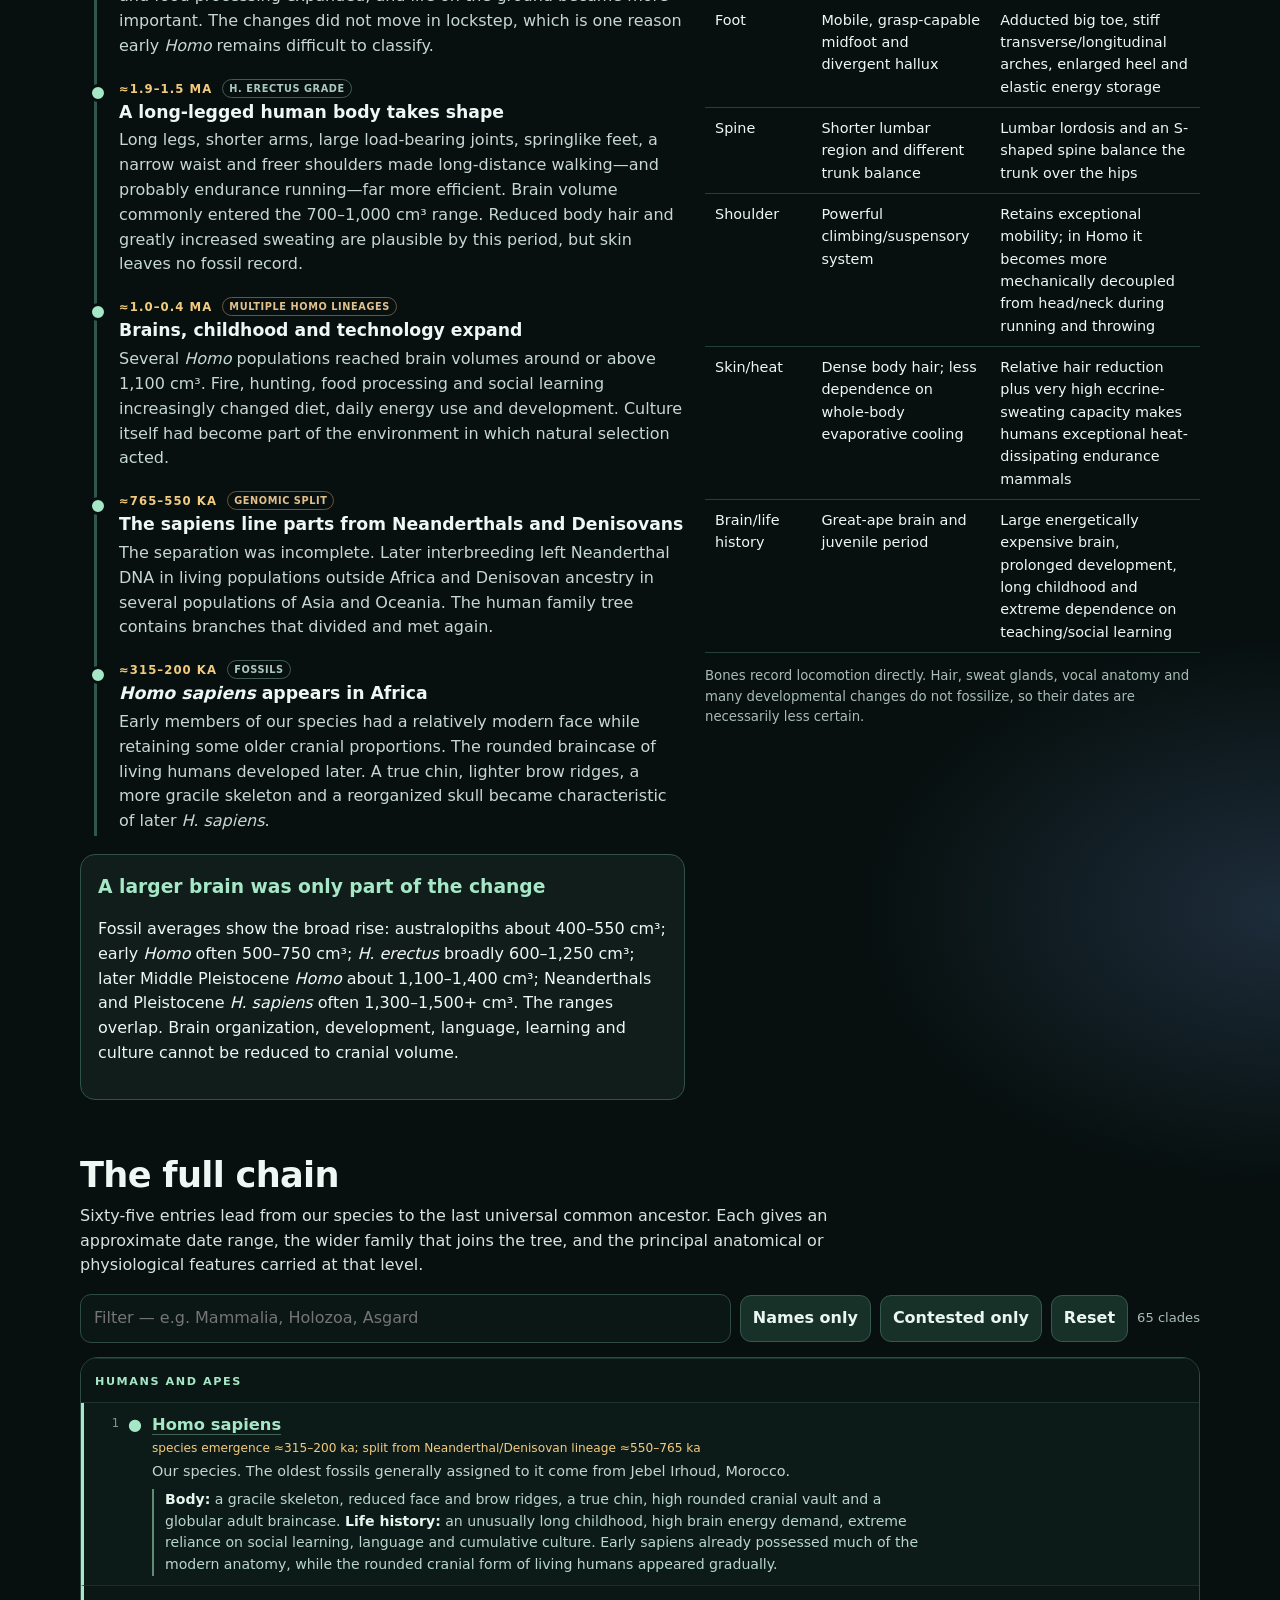
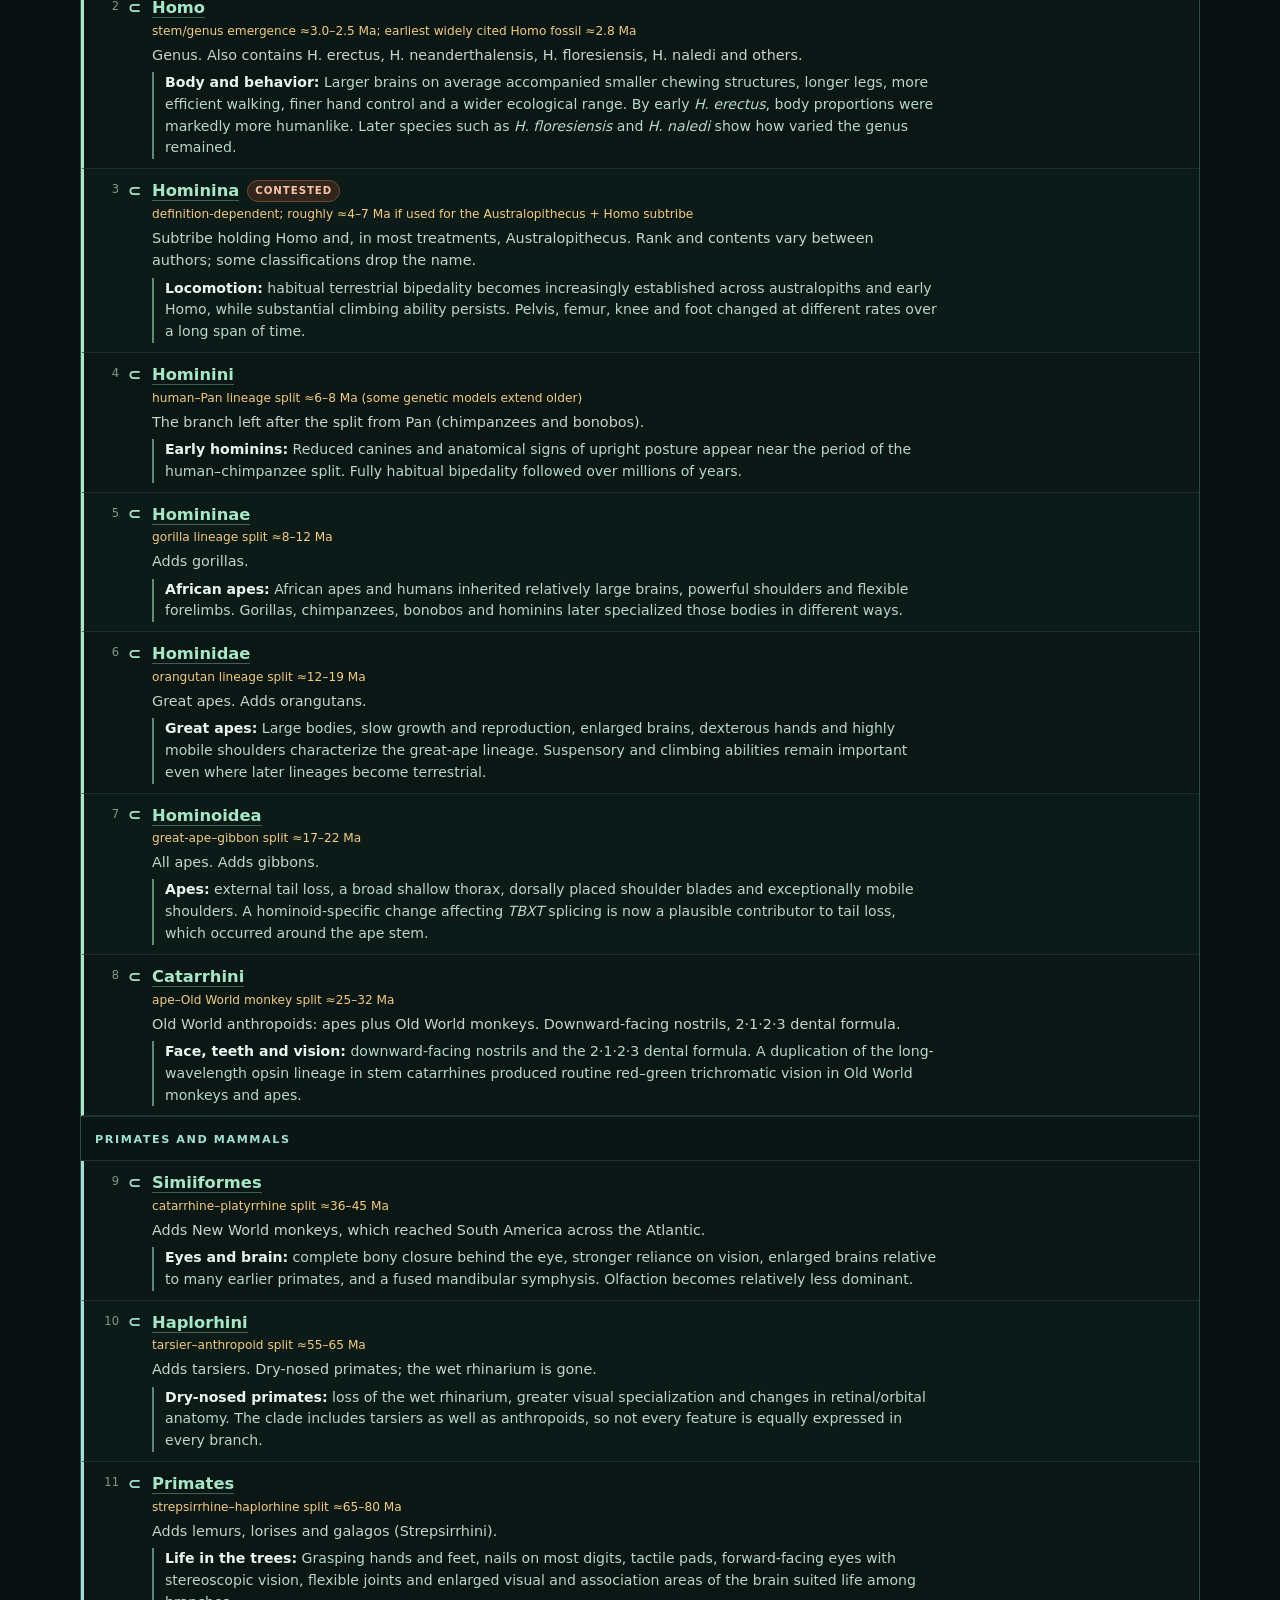
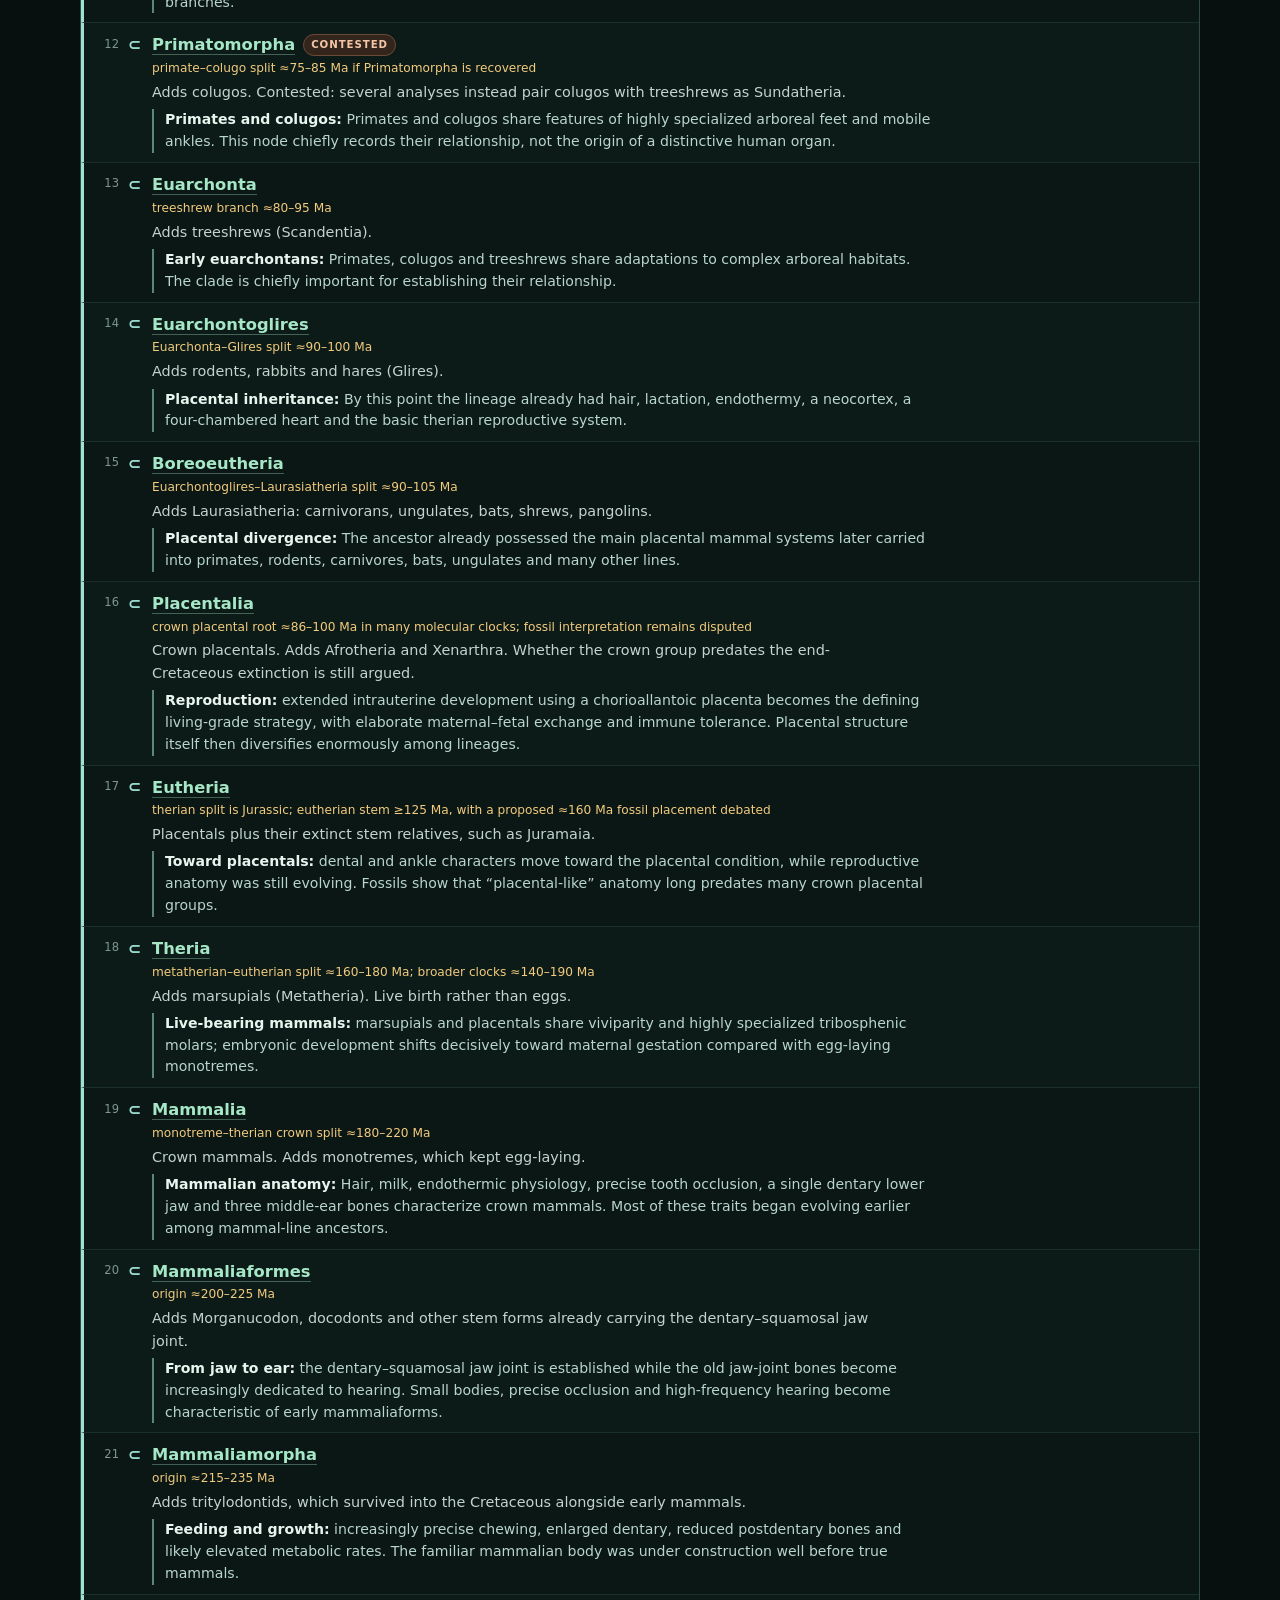
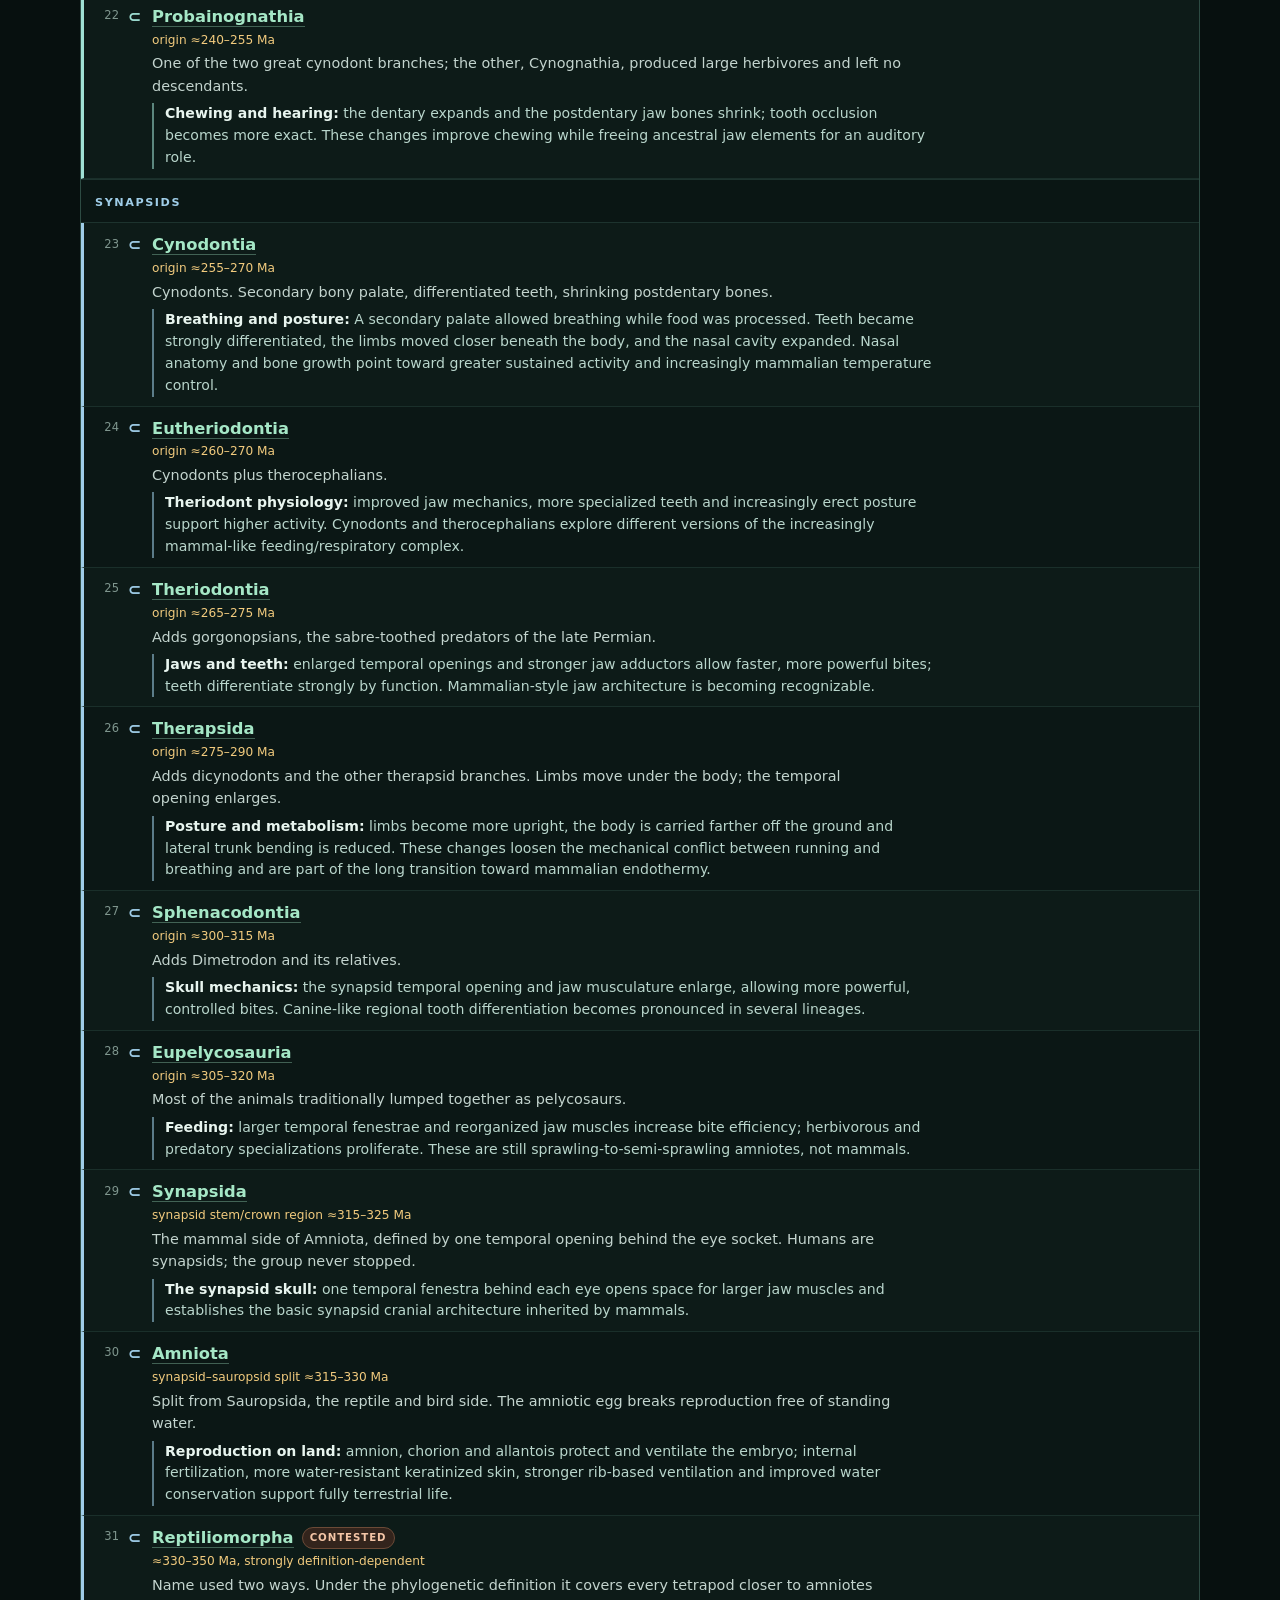
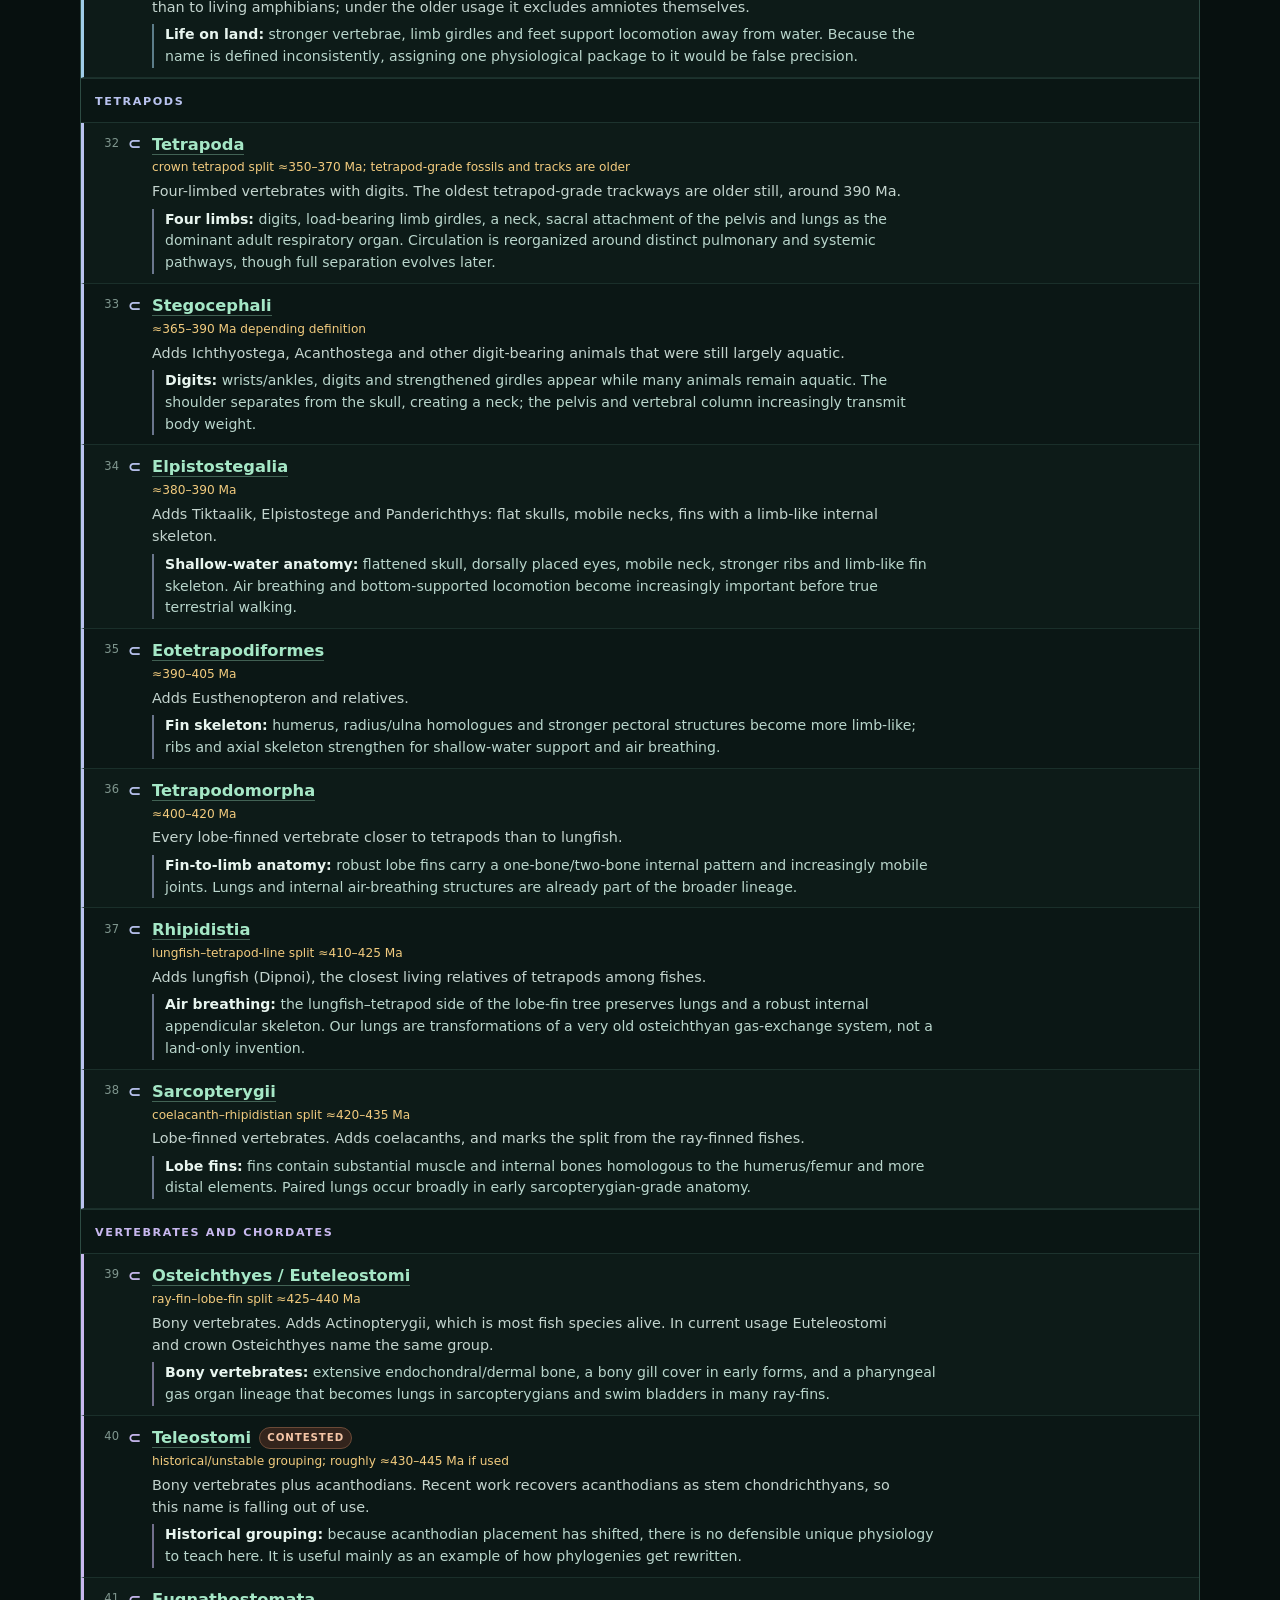
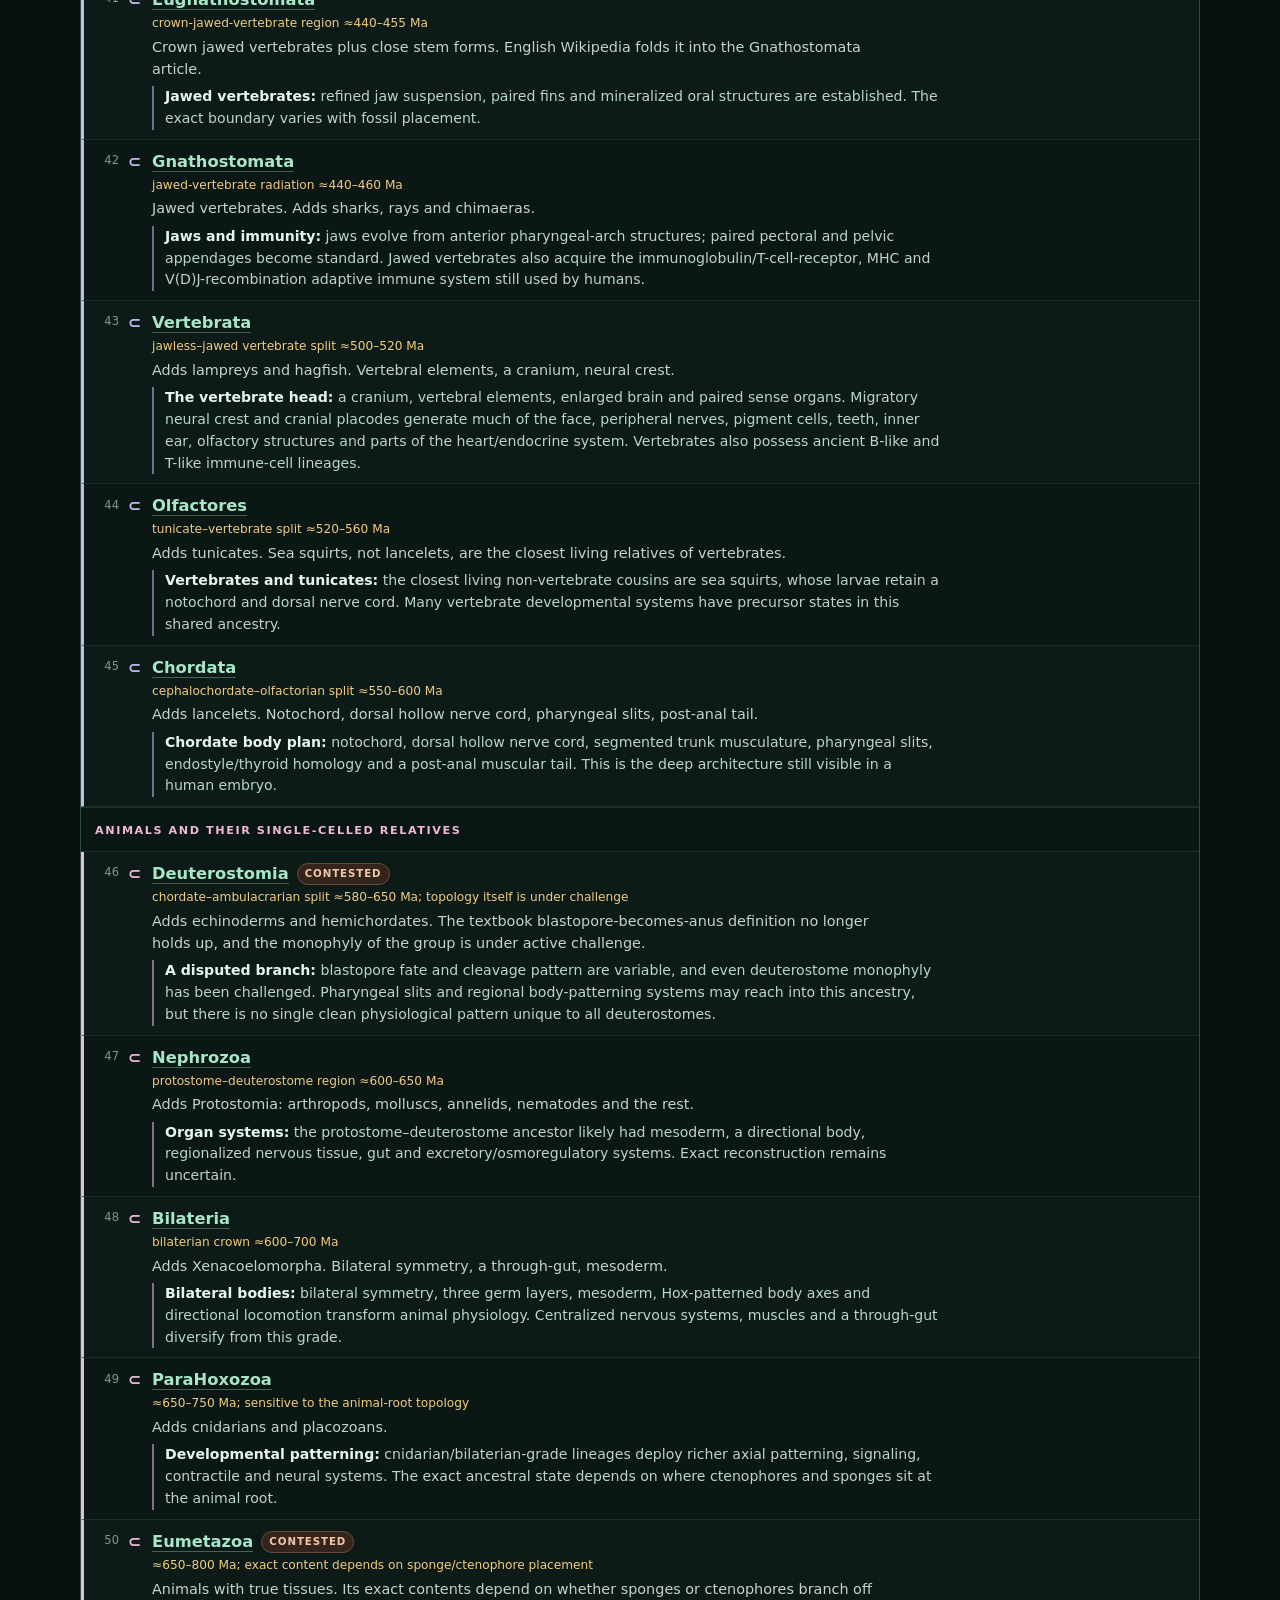
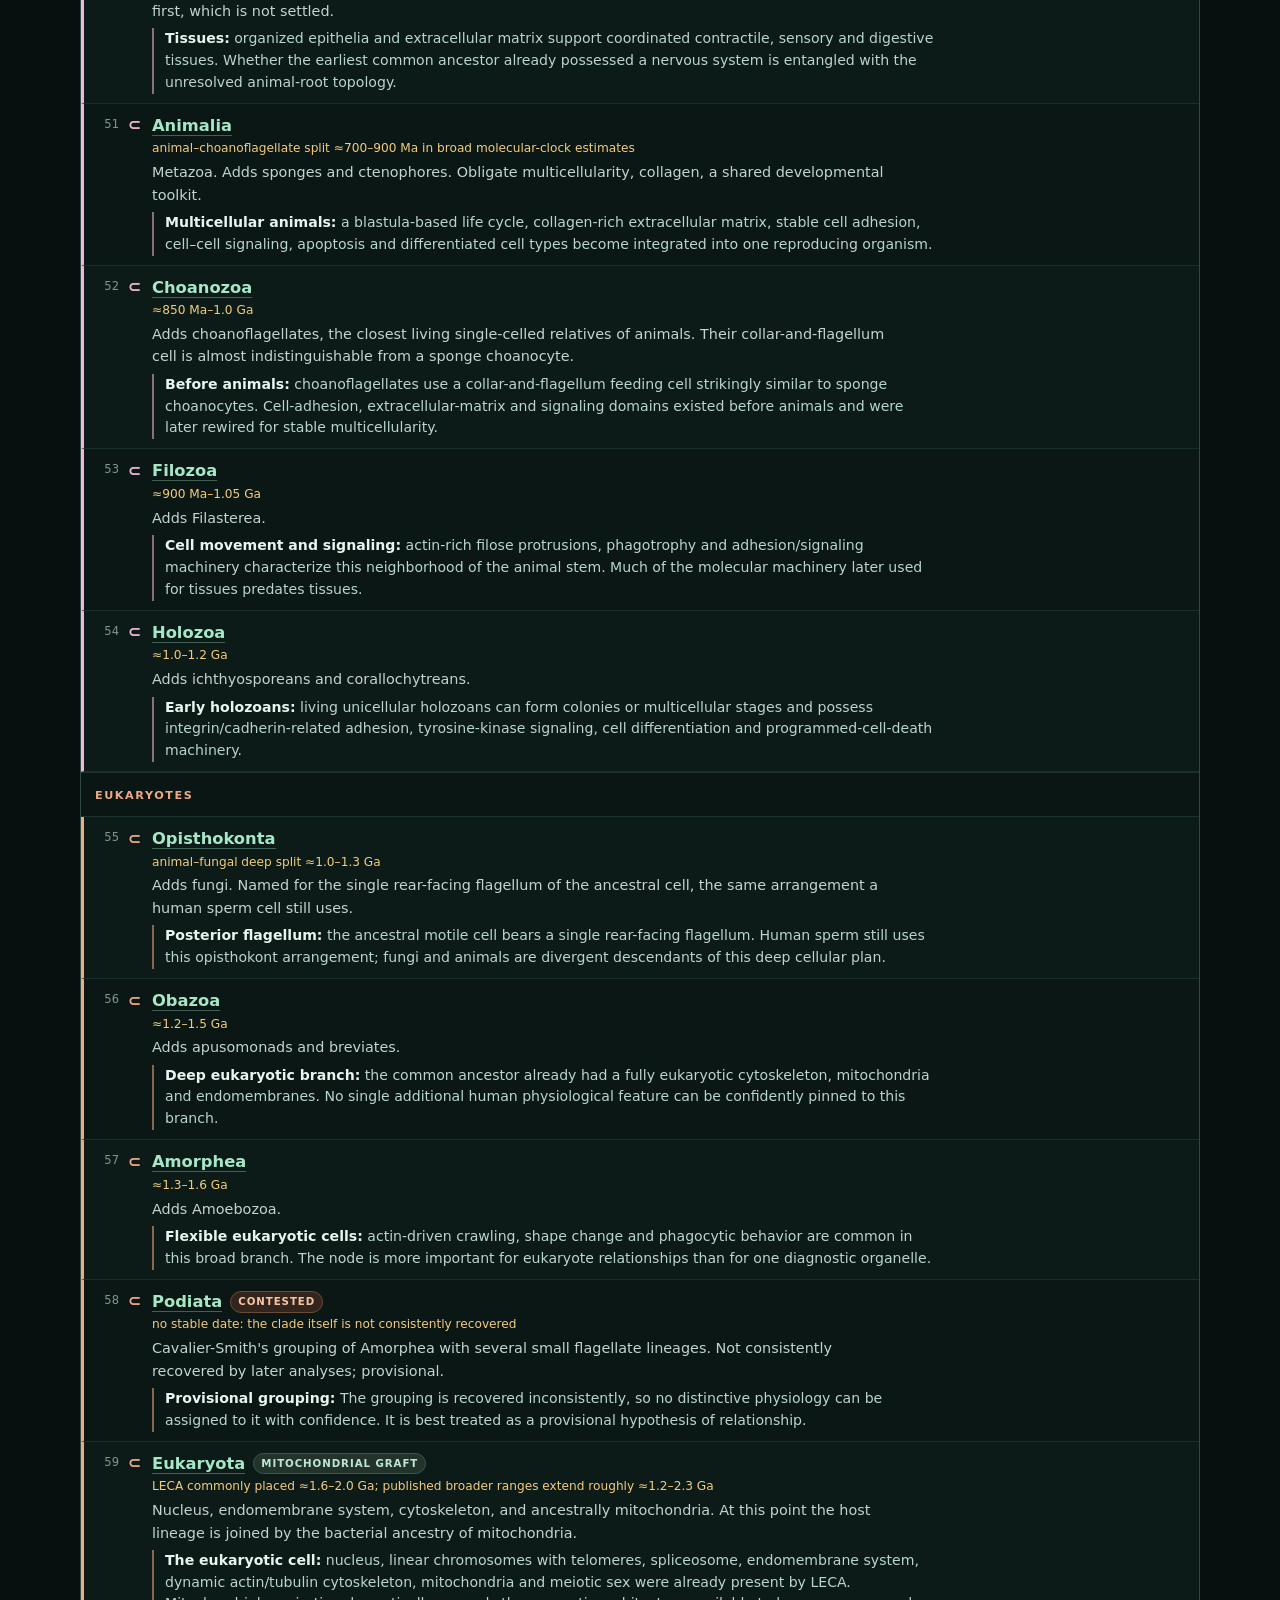
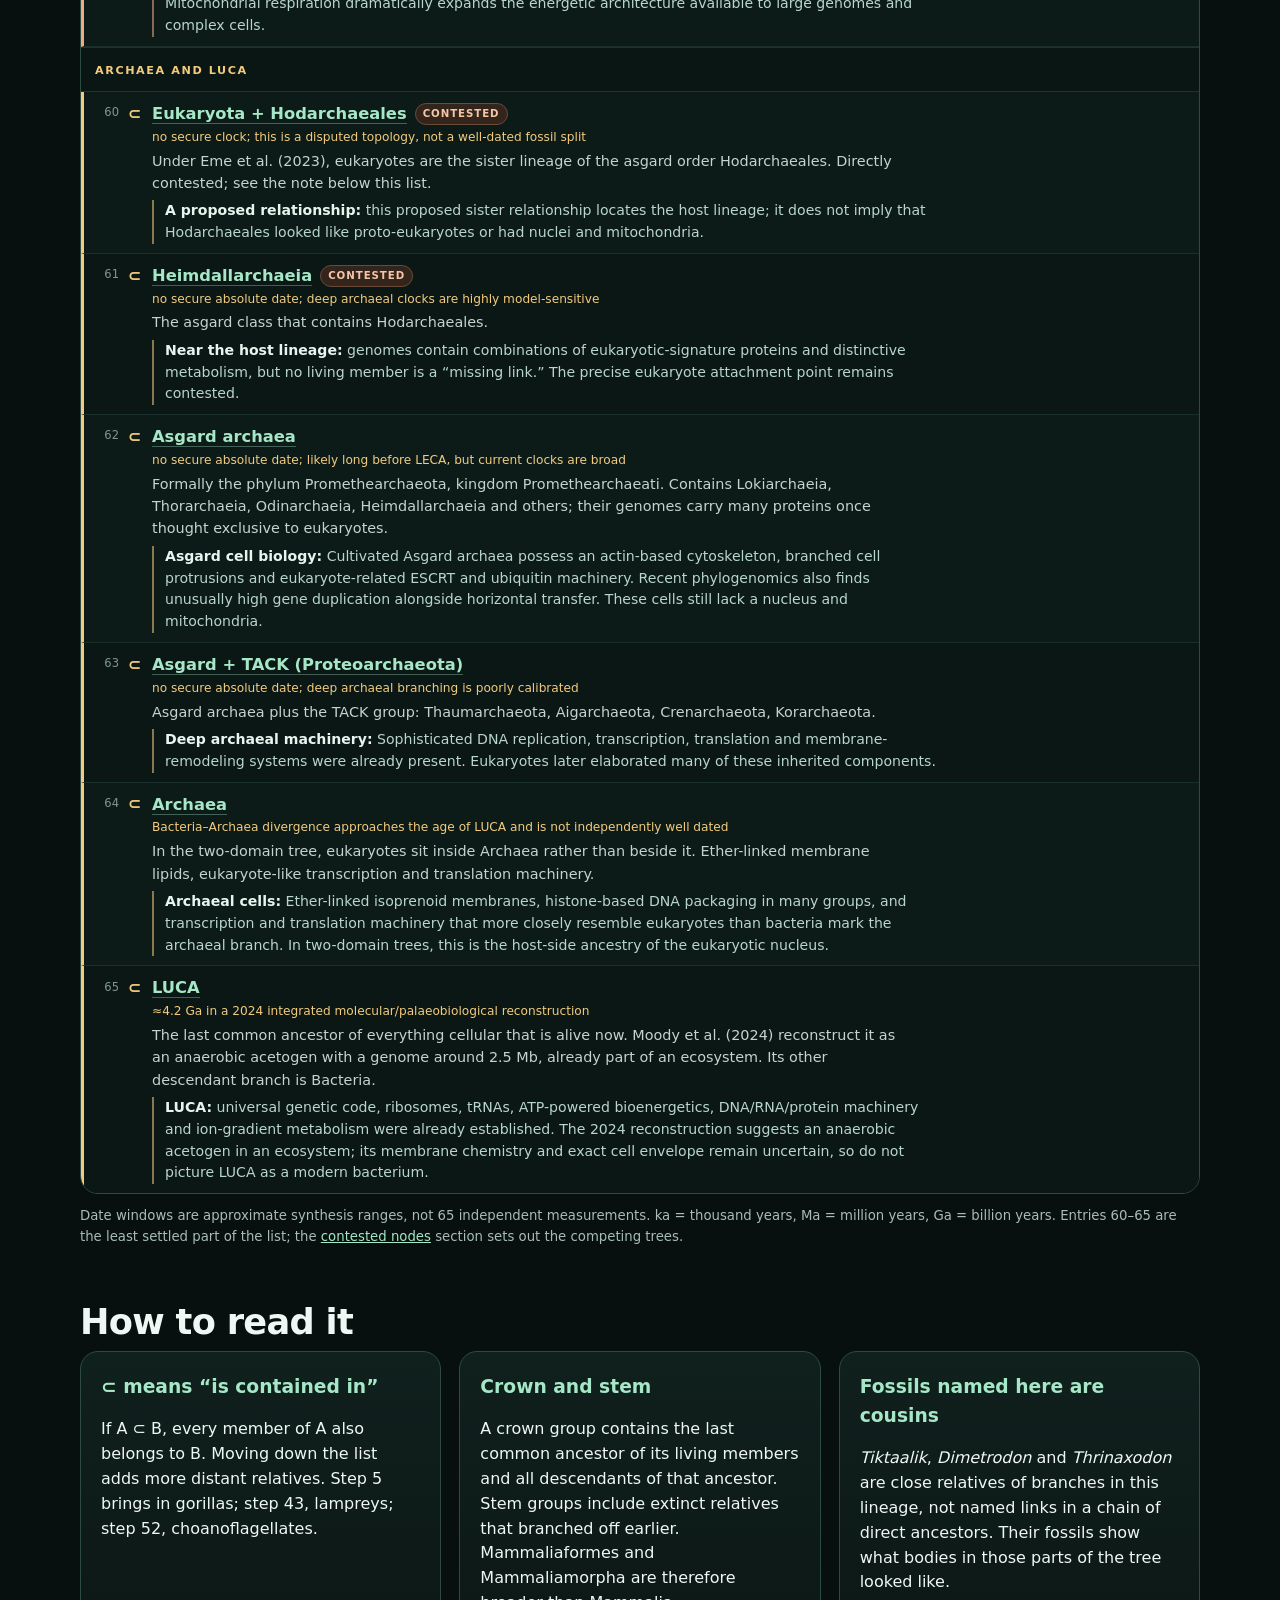
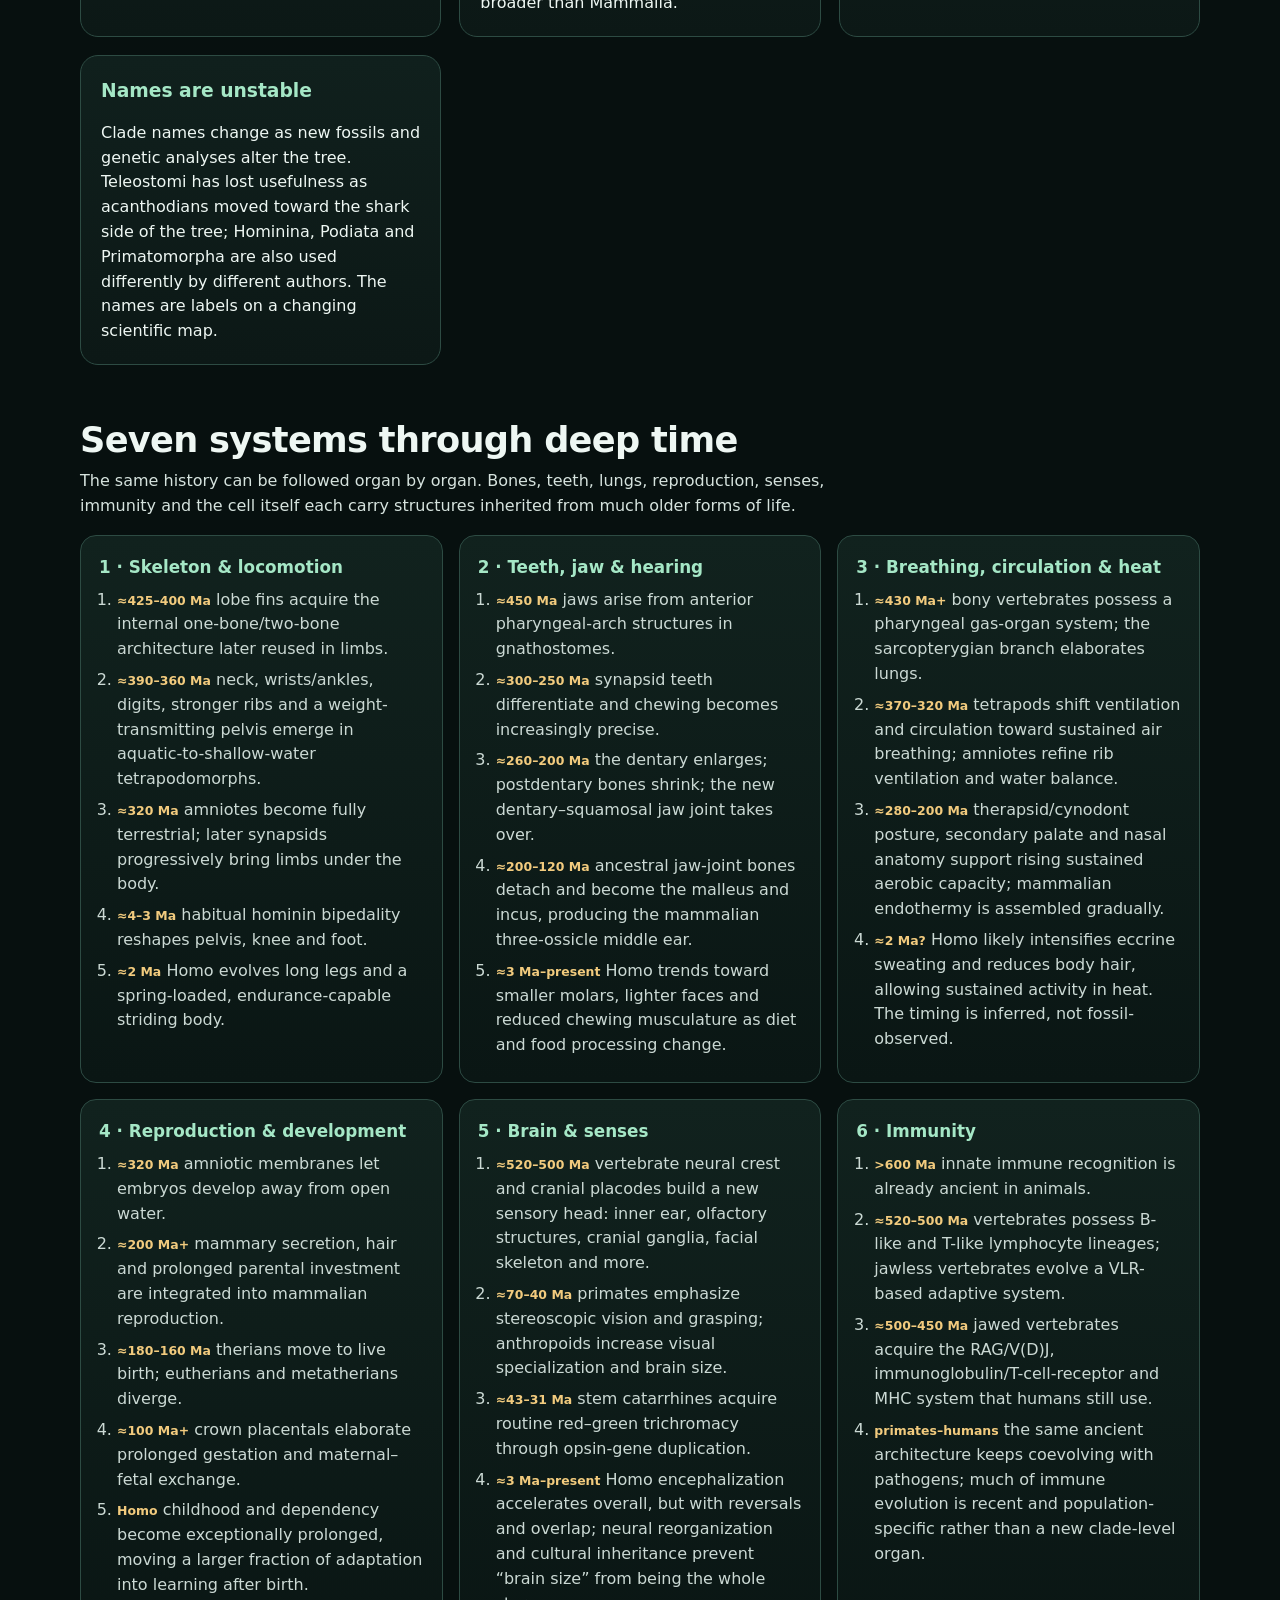
==== commit 46785a27: "Serve the uploaded History of You page from the folder URL" ====
--- a/history-of-you/index.html
+++ b/history-of-you/index.html
@@ -4,23 +4,15 @@
 <meta charset="utf-8">
 <meta name="viewport" content="width=device-width, initial-scale=1">
 <title>The History of You.</title>
-<link rel="stylesheet" href="style.css">
+<link rel="canonical" href="The_History_of_You.html">
+<meta http-equiv="refresh" content="0; url=The_History_of_You.html">
+<style>
+body{margin:0;background:#07100f;color:#eef7f3;font-family:Inter,system-ui,sans-serif;padding:2.2rem}
+a{color:#a5e7c6}
+</style>
 </head>
 <body>
-<header class="hero">
-<div class="wrap">
-<div class="eyebrow">GitHub Pages · HiroSakuraba</div>
-<h1>The History of You.</h1>
-<p class="dek">This path is live next to the Constitution homepage. The Constitution file at the site root was not changed.</p>
-<div class="note"><strong>The full 65-clade page still needs the HTML file uploaded here.</strong> The GitHub connector can create and edit files, but it cannot carry this ~100 KB document through chat in reliable chunks. Drop the original file in this folder as <code>index.html</code> to finish.</div>
-<p style="margin-top:22px">
-<a href="https://github.com/HiroSakuraba/HiroSakuraba.github.io/upload/main/history-of-you">Upload The_History_of_You.html</a>
- &nbsp;·&nbsp;
-<a href="https://github.com/HiroSakuraba/HiroSakuraba.github.io/tree/main/history-of-you">Folder on GitHub</a>
- &nbsp;·&nbsp;
-<a href="https://hirosakuraba.github.io/">Constitution homepage</a>
-</p>
-</div>
-</header>
+<p>Opening <a href="The_History_of_You.html">The History of You</a>…</p>
+<script>location.replace("The_History_of_You.html");</script>
 </body>
 </html>
